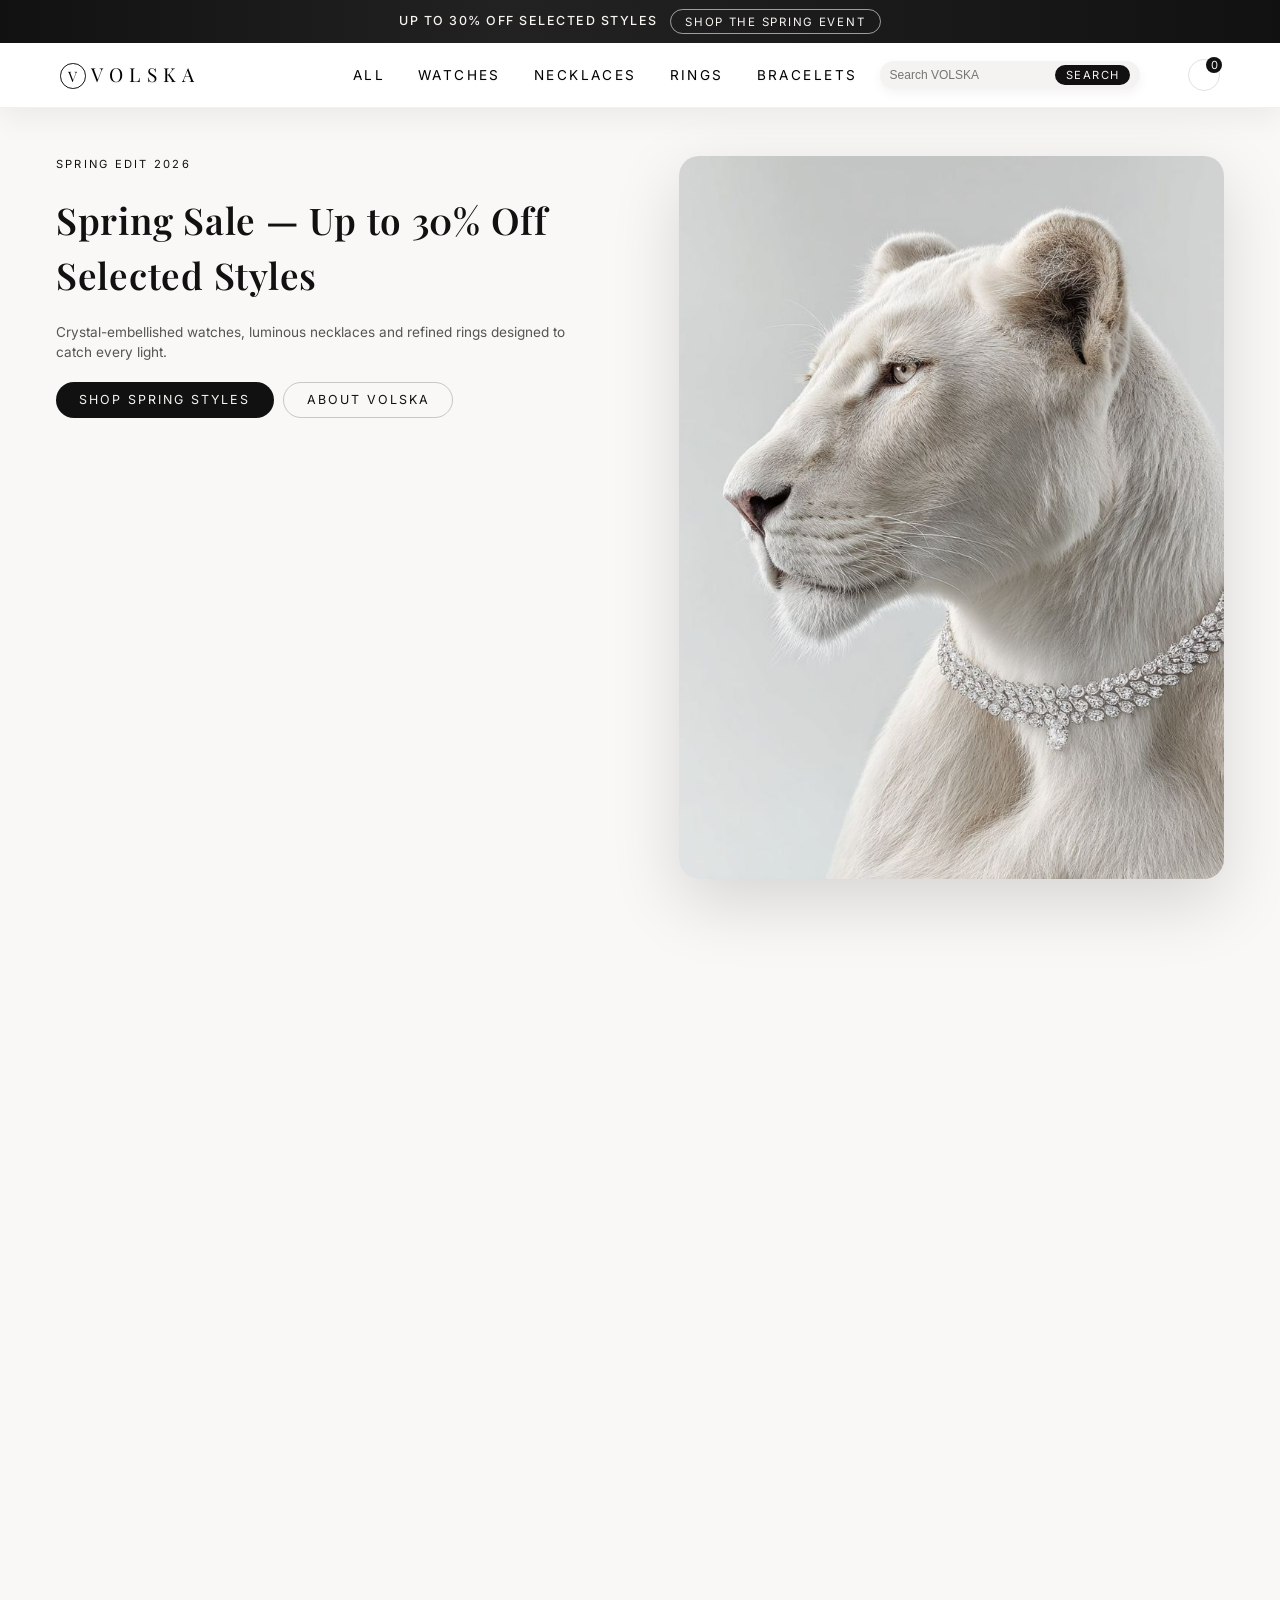
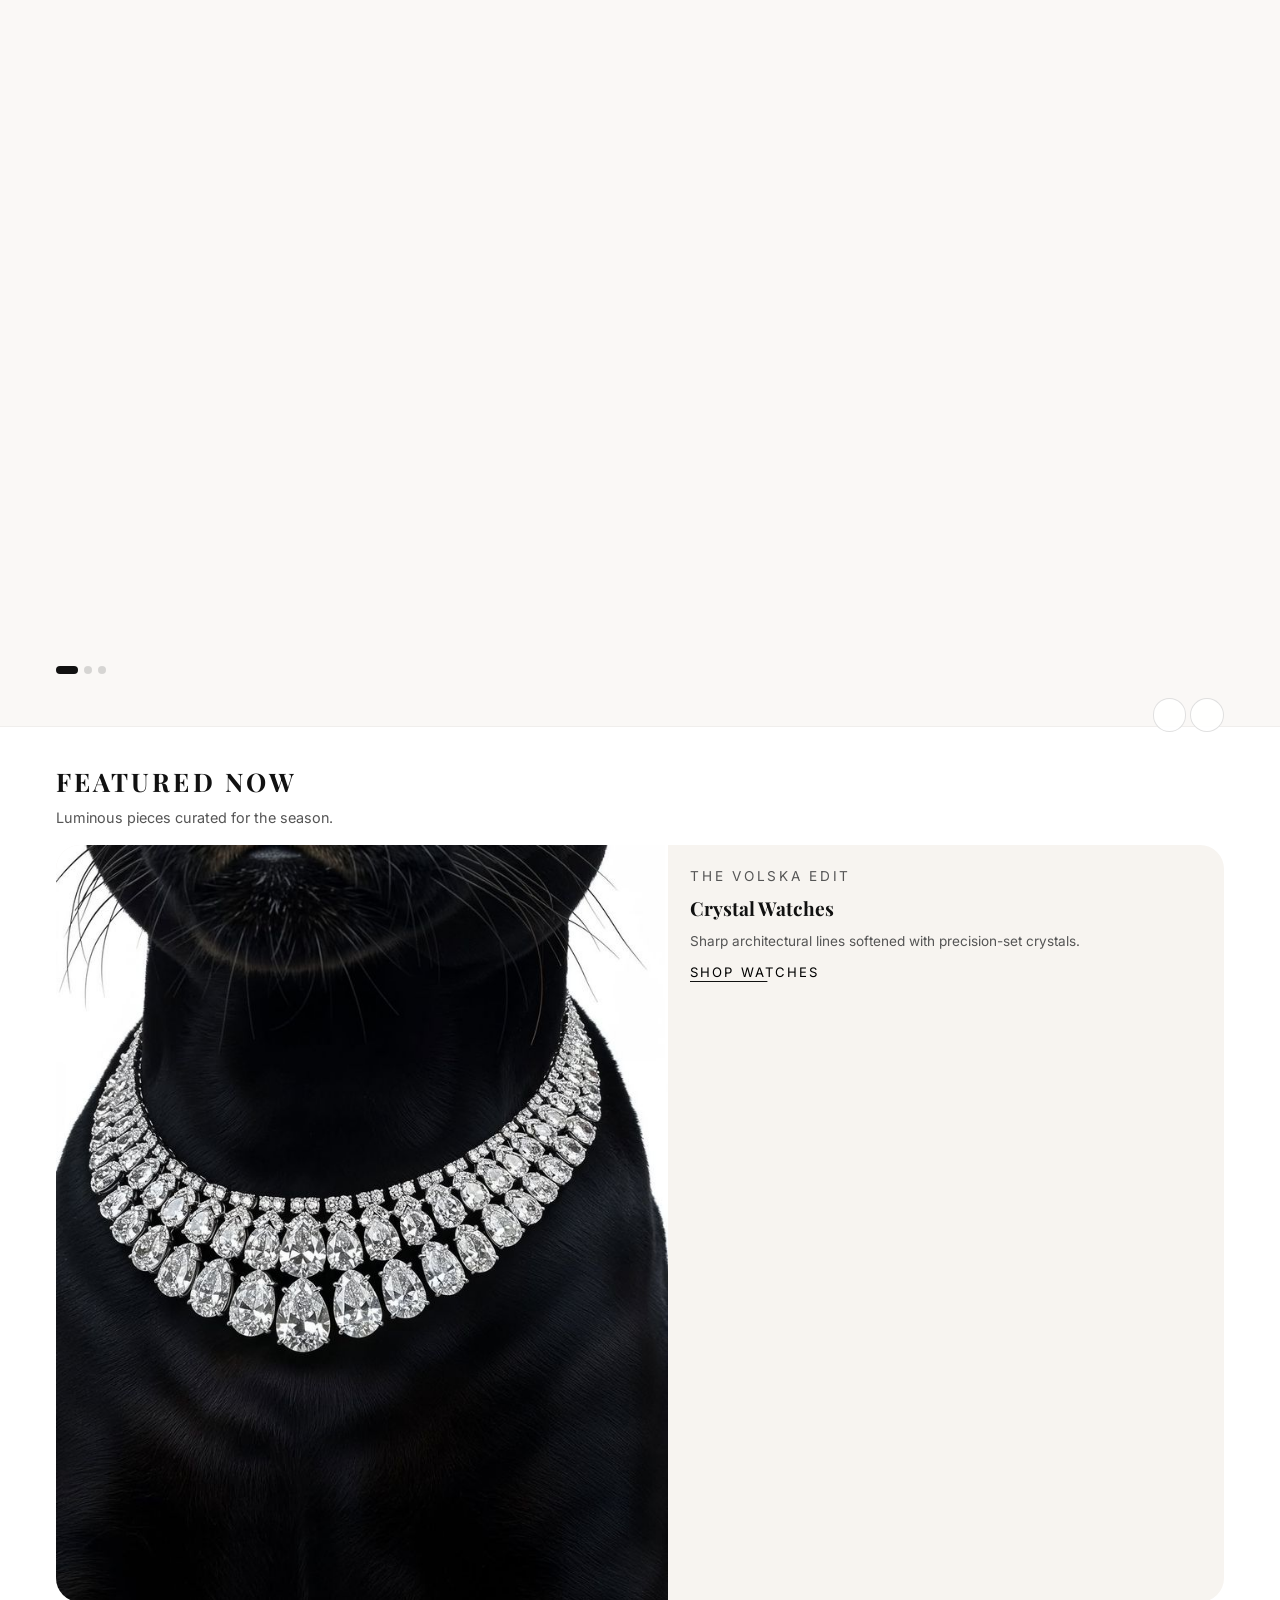
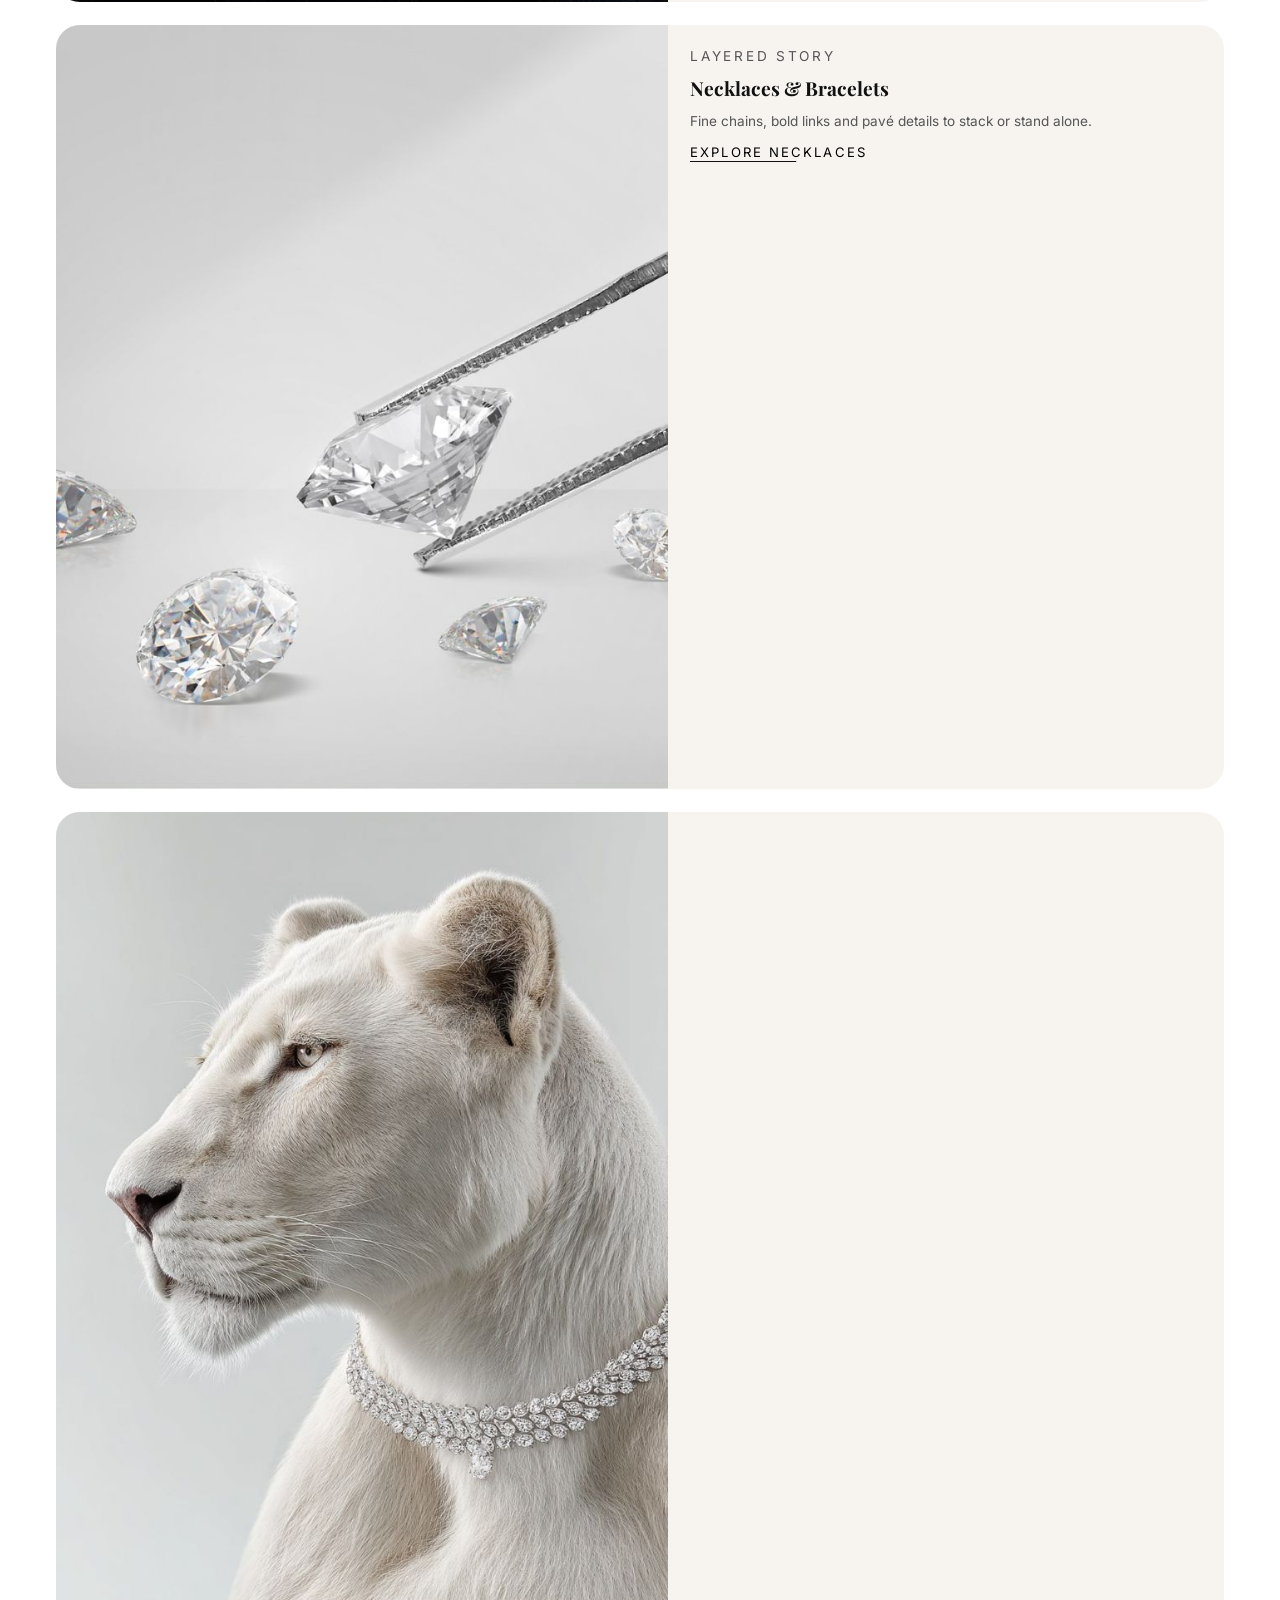
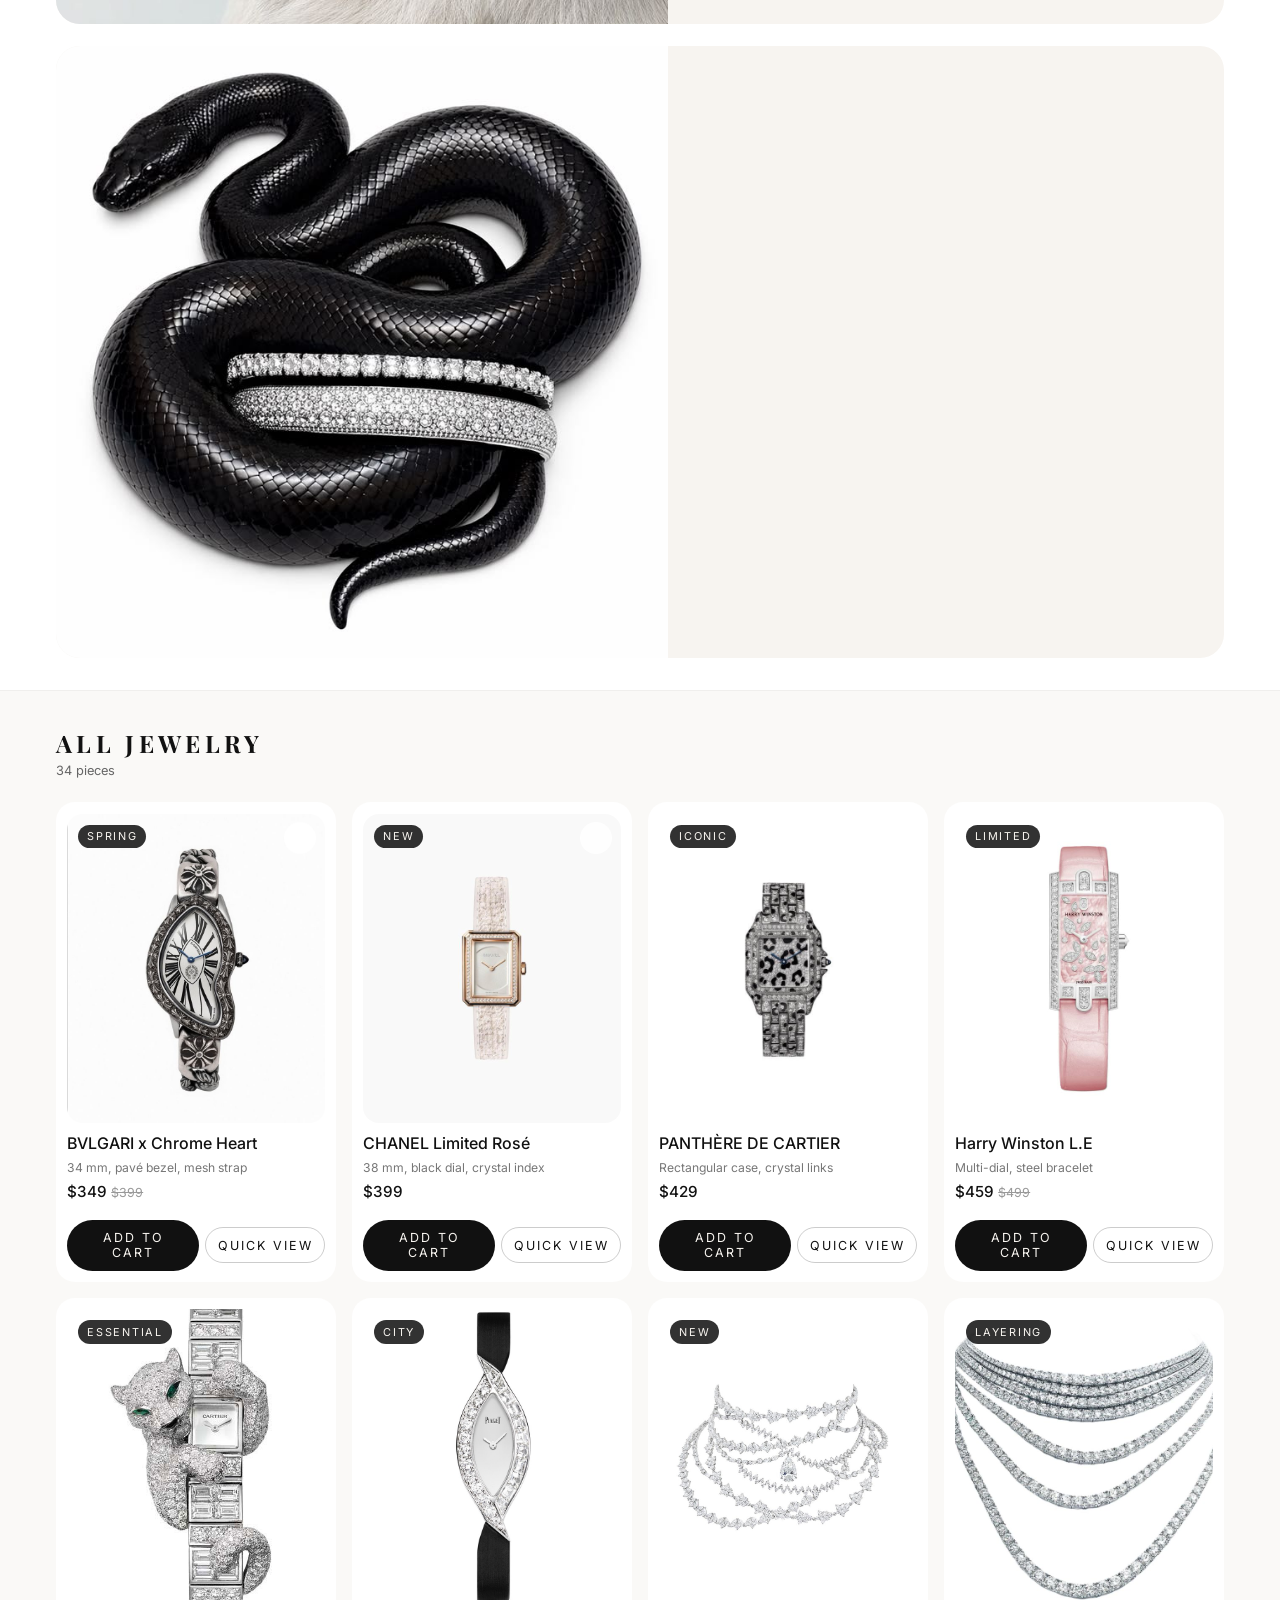
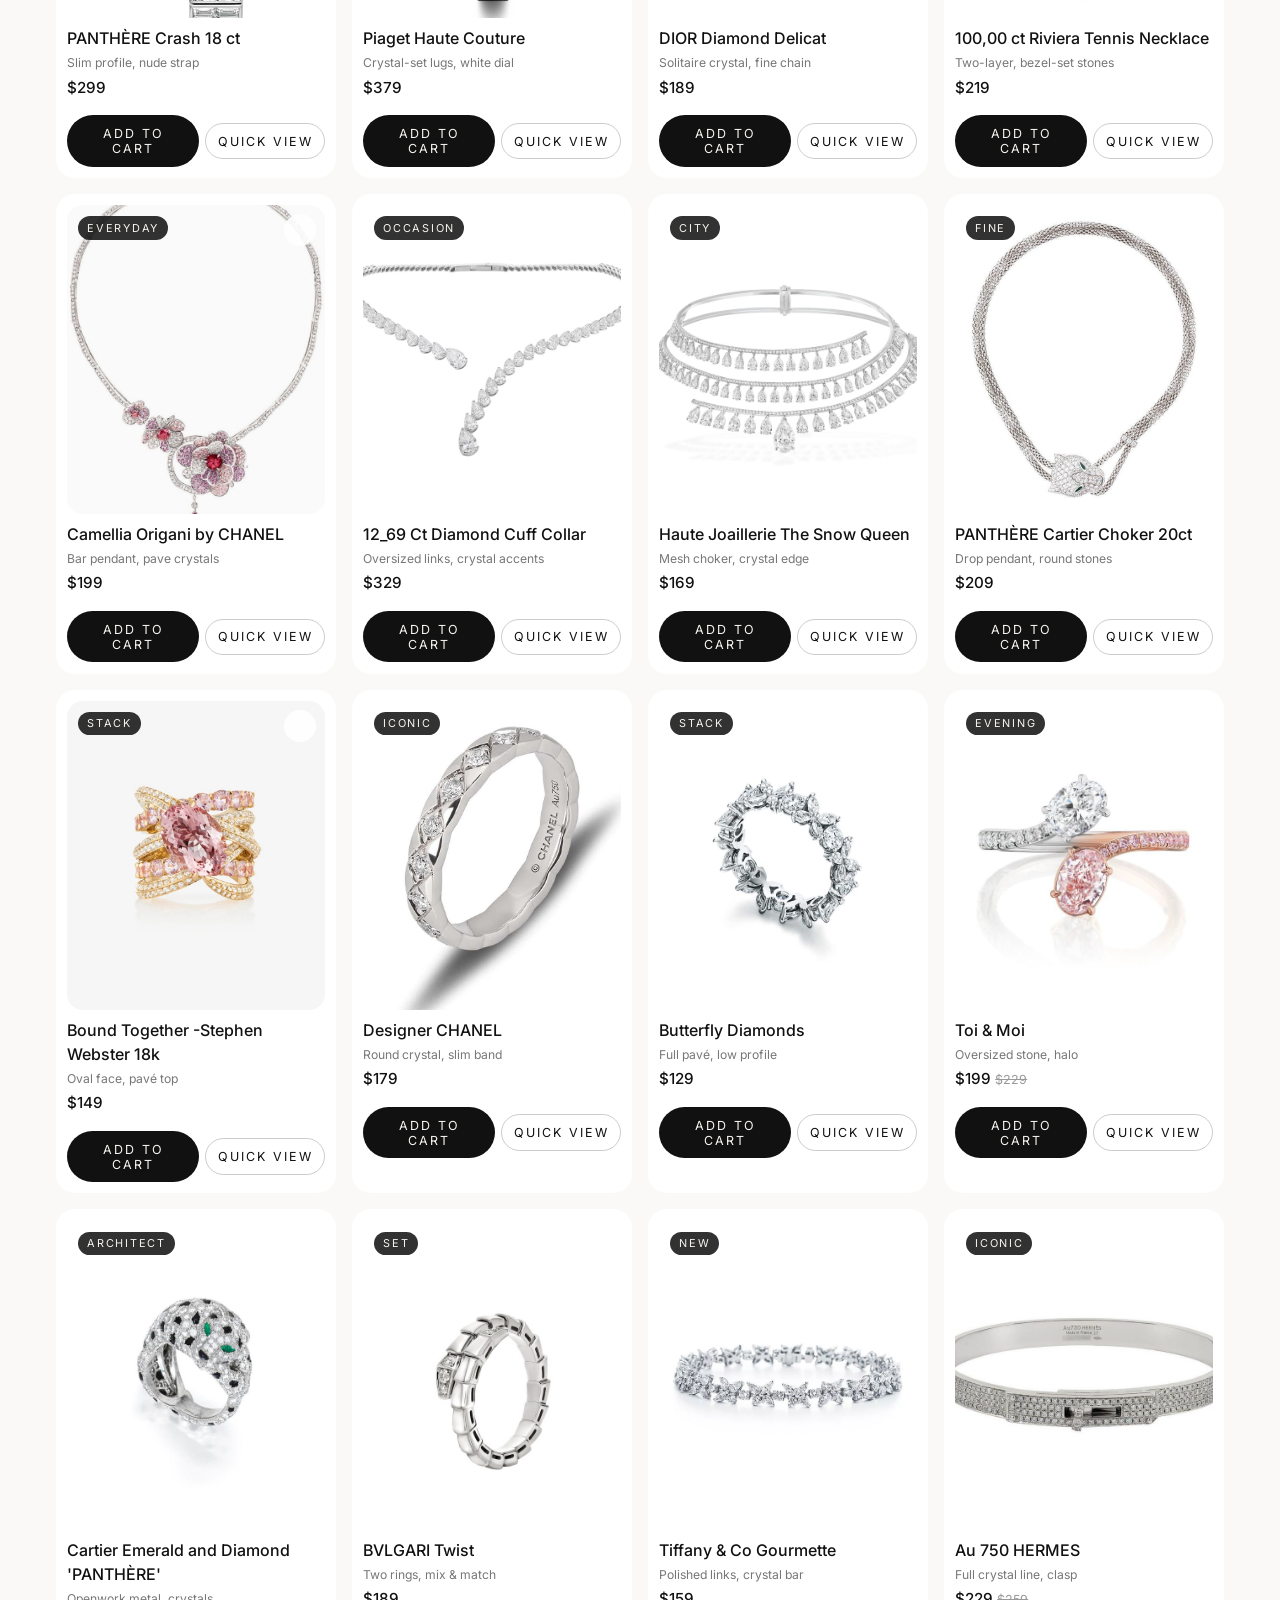
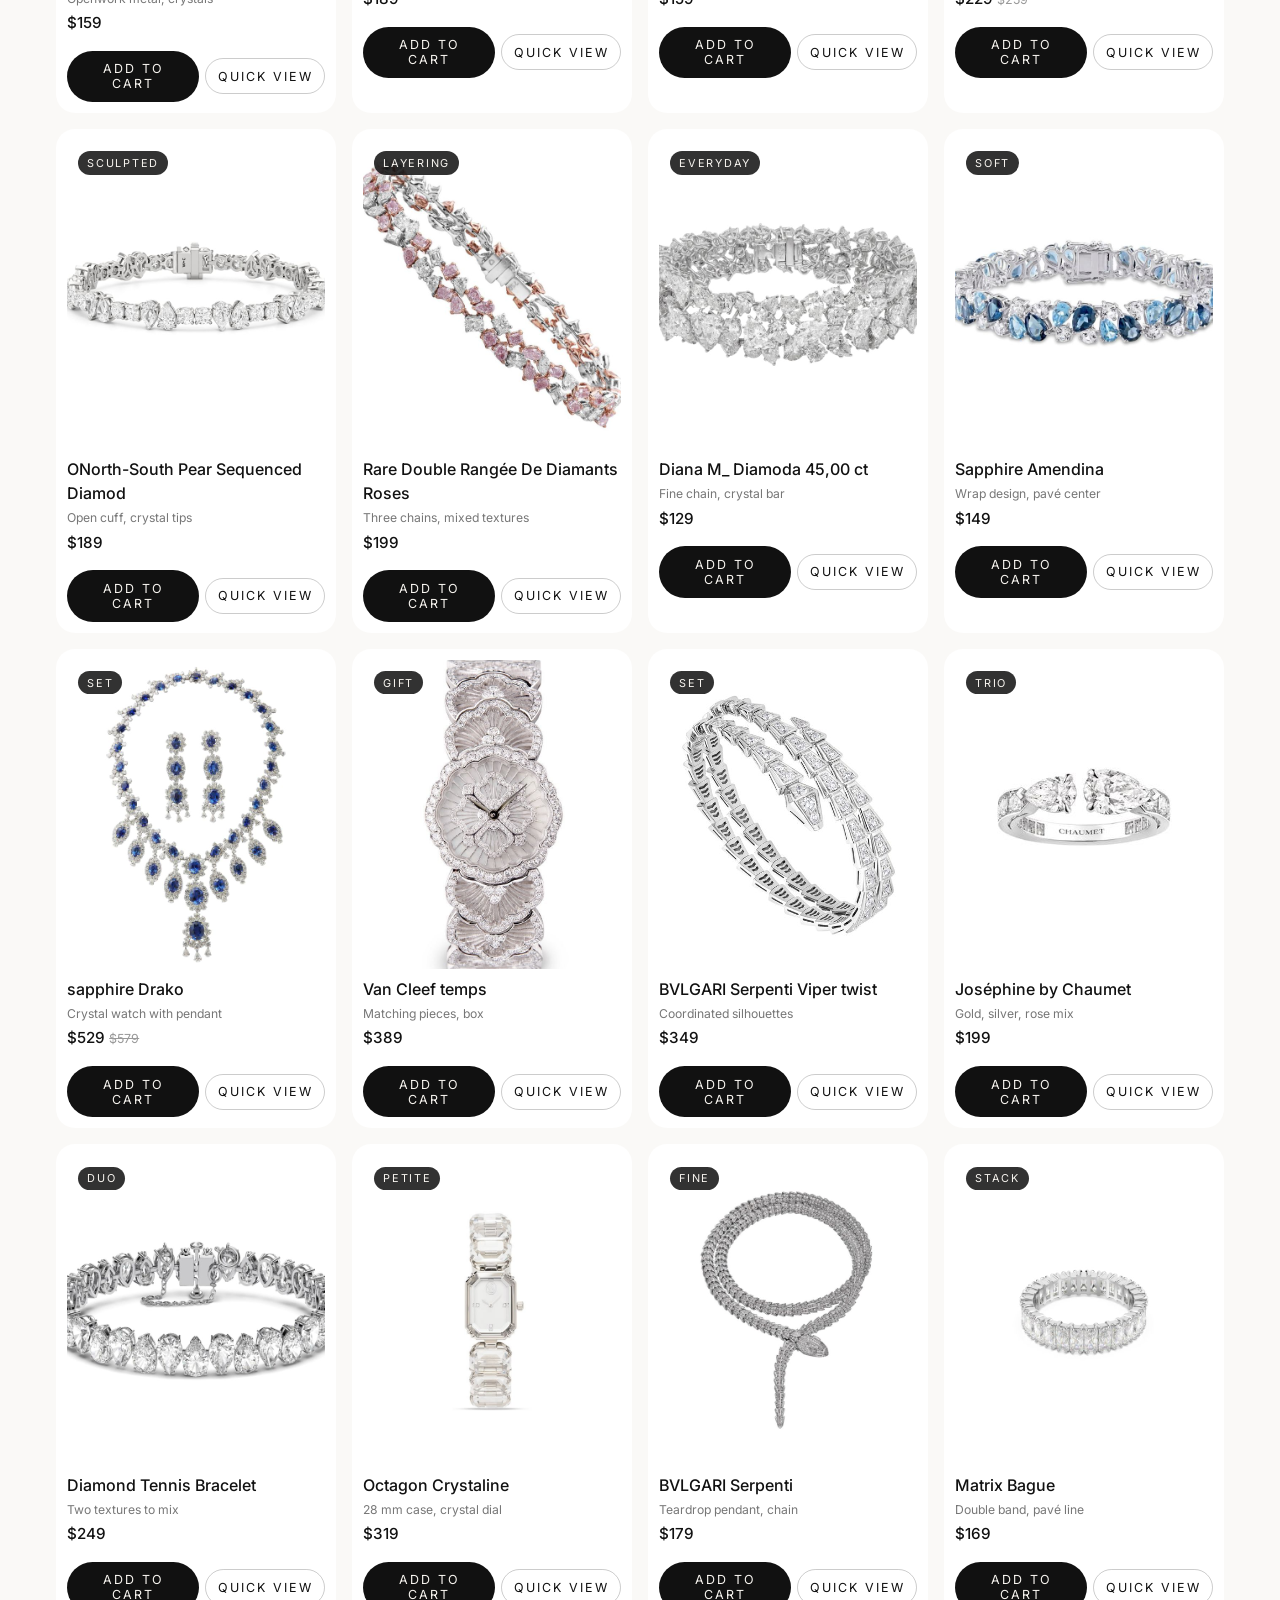
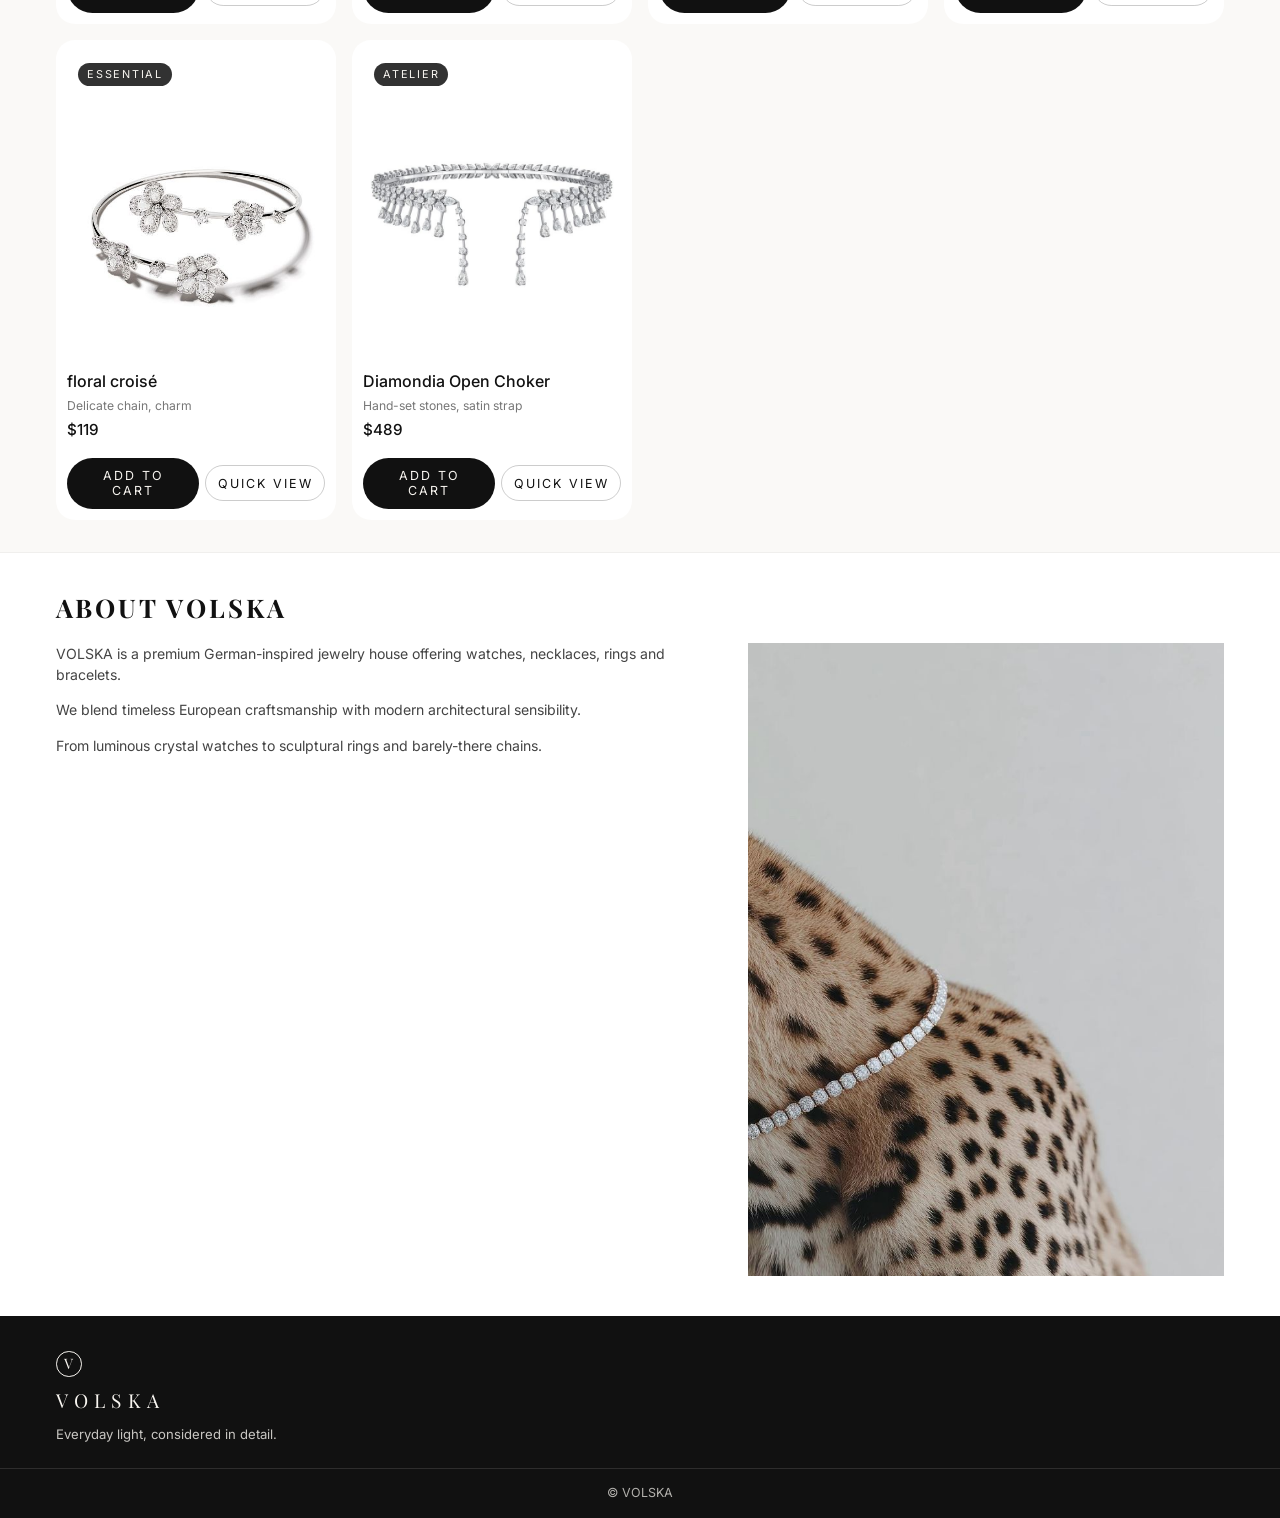
==== my final project/index.html @ 79160480 "Add files via upload" ====
<!doctype html>
<html lang="en">
  <head>
    <meta charset="UTF-8" />
    <meta name="viewport" content="width=device-width, initial-scale=1.0" />
    <title>VOLSKA | Premium Jewelry & Watches</title>

    <link rel="stylesheet" href="css/styles.css" />

    <link rel="preconnect" href="https://fonts.googleapis.com" />
    <link rel="preconnect" href="https://fonts.gstatic.com" crossorigin />

    <link
      href="https://fonts.googleapis.com/css2?family=Playfair+Display:wght@500;600&family=Inter:wght@300;400;500;600&display=swap"
      rel="stylesheet"
    />
  </head>

  <body>
    <!-- Promo -->
    <div class="promo-banner">
      <span>Up to 30% OFF Selected Styles</span>
      <button class="promo-cta" data-scroll-to="#catalog">
        Shop the spring event
      </button>
    </div>

    <!-- Header -->
    <header class="site-header">
      <div class="header-inner">
        <button class="mobile-menu-toggle"><span></span><span></span></button>

        <button class="brand" id="brand-home">
          <span class="brand-mark">V</span>
          <span class="brand-word">VOLSKA</span>
        </button>

        <nav class="primary-nav">
          <button class="nav-link" data-filter-category="all">All</button>
          <button class="nav-link" data-filter-category="watches">
            Watches
          </button>
          <button class="nav-link" data-filter-category="necklaces">
            Necklaces
          </button>
          <button class="nav-link" data-filter-category="rings">Rings</button>
          <button class="nav-link" data-filter-category="bracelets">
            Bracelets
          </button>
        </nav>

        <div class="header-actions">
          <div class="search">
            <input
              id="search-input"
              type="search"
              placeholder="Search VOLSKA"
            />
            <button id="search-button">Search</button>
          </div>

          <button class="icon-button" id="wishlist-button">
            <span class="icon-heart"></span>
          </button>

          <button class="icon-button cart-button" id="cart-button">
            <span class="icon-bag"></span>
            <span class="cart-count" id="cart-count">0</span>
          </button>
        </div>
      </div>
    </header>

    <main>
      <!-- HERO -->
      <section class="hero">
        <div class="hero-carousel" id="hero-carousel">
          <!-- SLIDE 1 -->
          <article class="hero-slide is-active">
            <div class="hero-copy">
              <p class="eyebrow">Spring Edit 2026</p>

              <h1>Spring Sale — Up to 30% Off Selected Styles</h1>

              <p class="hero-subtitle">
                Crystal-embellished watches, luminous necklaces and refined
                rings designed to catch every light.
              </p>

              <div class="hero-actions">
                <button class="btn-primary" data-scroll-to="#catalog">
                  Shop Spring Styles
                </button>

                <button class="btn-ghost" data-scroll-to="#about">
                  About VOLSKA
                </button>
              </div>
            </div>

            <div class="hero-visual">
              <img src="images/télécharger (43).jpg" />
            </div>
          </article>

          <!-- SLIDE 2 -->
          <article class="hero-slide">
            <div class="hero-copy">
              <p class="eyebrow">Signature Crystals</p>

              <h1>Signature Light, Defined by VOLSKA</h1>

              <p class="hero-subtitle">
                Timeless silhouettes with a modern German edge, crafted for
                everyday brilliance.
              </p>

              <div class="hero-actions">
                <button class="btn-primary" data-filter-category="necklaces">
                  Shop Necklaces
                </button>

                <button class="btn-ghost" data-filter-category="rings">
                  Explore Rings
                </button>
              </div>
            </div>

            <div class="hero-visual">
              <img src="images/tail.jpg" />
            </div>
          </article>

          <!-- SLIDE 3 -->
          <article class="hero-slide">
            <div class="hero-copy">
              <p class="eyebrow">City Lights</p>

              <h1>VOLSKA Watches for After Dark</h1>

              <p class="hero-subtitle">
                Minimal dials, crystal bezels and interchangeable straps for
                every moment.
              </p>

              <div class="hero-actions">
                <button class="btn-primary" data-filter-category="watches">
                  Shop Watches
                </button>

                <button class="btn-ghost" data-scroll-to="#catalog">
                  View All Jewelry
                </button>
              </div>
            </div>

            <div class="hero-visual">
              <img src="images/télécharger (41).jpg" />
            </div>
          </article>

          <div class="hero-controls">
            <button class="hero-prev"></button>
            <button class="hero-next"></button>
          </div>

          <div class="hero-dots" id="hero-dots"></div>
        </div>
      </section>

      <!-- FEATURED -->
      <section class="featured-section" id="featured">
        <header class="section-header">
          <h2>Featured Now</h2>
          <p>Luminous pieces curated for the season.</p>
        </header>

        <div class="featured-grid">
          <article class="featured-card">
            <div class="featured-media">
              <img src="images/cat neck.jpg" />
            </div>

            <div class="featured-copy">
              <p class="eyebrow">The VOLSKA Edit</p>

              <h3>Crystal Watches</h3>

              <p>
                Sharp architectural lines softened with precision-set crystals.
              </p>

              <button class="text-link" data-filter-category="watches">
                Shop watches
              </button>
            </div>
          </article>

          <article class="featured-card">
            <div class="featured-media">
              <img src="images/pick diamond.jpg" />
            </div>

            <div class="featured-copy">
              <p class="eyebrow">Layered Story</p>

              <h3>Necklaces & Bracelets</h3>

              <p>
                Fine chains, bold links and pavé details to stack or stand
                alone.
              </p>

              <button class="text-link" data-filter-category="necklaces">
                Explore necklaces
              </button>
            </div>
          </article>

          <article class="featured-card">
            <div class="featured-media">
              <img src="images/télécharger (43).jpg" />
            </div>
          </article>

          <article class="featured-card">
            <div class="featured-media">
              <img src="images/télécharger (45).jpg" />
            </div>
          </article>
        </div>
      </section>

      <!-- CATALOG -->
      <section class="catalog" id="catalog">
        <header class="catalog-header">
          <div class="catalog-title-group">
            <h2>All Jewelry</h2>
            <p class="catalog-count" id="catalog-count">35 pieces</p>
          </div>
        </header>

        <div class="products-grid" id="products-grid"></div>

        <div class="products-swipe" id="products-swipe">
          <button class="swipe-nav prev" id="swipe-prev"></button>

          <div class="swipe-track">
            <div class="swipe-item-container" id="swipe-item-container"></div>
          </div>

          <button class="swipe-nav next" id="swipe-next"></button>

          <div class="swipe-indicator" id="swipe-indicator"></div>
        </div>
      </section>

      <!-- ABOUT -->
      <section class="about" id="about">
        <header class="section-header">
          <h2>About VOLSKA</h2>
        </header>

        <div class="about-layout">
          <div class="about-copy">
            <p>
              VOLSKA is a premium German-inspired jewelry house offering
              watches, necklaces, rings and bracelets.
            </p>

            <p>
              We blend timeless European craftsmanship with modern architectural
              sensibility.
            </p>

            <p>
              From luminous crystal watches to sculptural rings and barely-there
              chains.
            </p>
          </div>

          <div class="about-media">
            <img src="images/télécharger (44).jpg" />
          </div>
        </div>
      </section>
    </main>

    <footer class="site-footer">
      <div class="footer-top">
        <div class="footer-brand">
          <span class="brand-mark">V</span>
          <span class="brand-word">VOLSKA</span>
          <p>Everyday light, considered in detail.</p>
        </div>
      </div>

      <div class="footer-bottom">
        <span>© VOLSKA</span>
      </div>
    </footer>

    <script src="js/script.js"></script>
  </body>
</html>
---- my final project/css/styles.css ----
*,
*::before,
*::after {
  box-sizing: border-box;
  margin: 0;
  padding: 0;
}

html {
  scroll-behavior: smooth;
}

body {
  font-family:
    "Inter",
    system-ui,
    -apple-system,
    BlinkMacSystemFont,
    "Segoe UI",
    sans-serif;
  color: #111;
  background-color: #ffffff;
  line-height: 1.5;
}

img {
  max-width: 100%;
  display: block;
}

button {
  font-family: inherit;
}

a {
  color: inherit;
  text-decoration: none;
}

/* Top promo banner */
.promo-banner {
  position: sticky;
  top: 0;
  z-index: 50;
  display: flex;
  align-items: center;
  justify-content: center;
  padding: 0.55rem 1rem;
  background: linear-gradient(90deg, #111 0%, #222 40%, #111 100%);
  color: #f8f5f0;
  gap: 0.75rem;
  font-size: 0.78rem;
  letter-spacing: 0.12em;
  text-transform: uppercase;
}

.promo-banner span {
  font-weight: 500;
}

.promo-cta {
  border: 1px solid rgba(248, 245, 240, 0.6);
  background: transparent;
  color: #f8f5f0;
  padding: 0.3rem 0.9rem;
  border-radius: 999px;
  font-size: 0.72rem;
  letter-spacing: 0.15em;
  text-transform: uppercase;
  cursor: pointer;
  transition:
    background 0.18s ease-out,
    color 0.18s ease-out,
    transform 0.15s ease-out;
}

.promo-cta:hover {
  background: #f8f5f0;
  color: #111;
  transform: translateY(-1px);
}

.promo-cta:active {
  transform: translateY(0);
}

/* Header */
.site-header {
  position: sticky;
  top: 2.1rem;
  z-index: 40;
  background: rgba(255, 255, 255, 0.9);
  backdrop-filter: blur(16px);
  border-bottom: 1px solid rgba(0, 0, 0, 0.06);
  box-shadow: 0 10px 30px rgba(0, 0, 0, 0.06);
}

.header-inner {
  max-width: 1200px;
  margin: 0 auto;
  padding: 1rem 1.25rem;
  display: flex;
  align-items: center;
  gap: 0.75rem;
}

.brand {
  display: flex;
  align-items: baseline;
  gap: 0.35rem;
  margin-right: auto;
  border: none;
  background: transparent;
  padding: 0;
  cursor: pointer;
}

.brand-mark {
  width: 1.6rem;
  height: 1.6rem;
  border-radius: 50%;
  border: 1px solid #111;
  display: inline-flex;
  align-items: center;
  justify-content: center;
  font-family: "Playfair Display", serif;
  font-size: 0.9rem;
  letter-spacing: 0.08em;
}

.brand-word {
  font-family: "Playfair Display", serif;
  font-size: 1.2rem;
  letter-spacing: 0.32em;
  text-transform: uppercase;
  text-shadow: 0 1px 2px rgba(0, 0, 0, 0.08);
}

.mobile-menu-toggle {
  border: none;
  background: transparent;
  padding: 0.25rem;
  display: inline-flex;
  flex-direction: column;
  gap: 0.22rem;
  cursor: pointer;
}

.mobile-menu-toggle span {
  width: 1.3rem;
  height: 1px;
  background: #111;
}

.primary-nav {
  display: none;
  gap: 0.75rem;
}

.nav-link {
  border: none;
  background: transparent;
  font-size: 0.85rem;
  text-transform: uppercase;
  letter-spacing: 0.18em;
  padding: 0.35rem 0.65rem;
  border-radius: 999px;
  cursor: pointer;
  transition:
    background 0.15s ease-out,
    color 0.15s ease-out;
  text-shadow: 0 1px 2px rgba(0, 0, 0, 0.06);
}

.nav-link:hover {
  background: #111;
  color: #f8f5f0;
}

.header-actions {
  display: flex;
  align-items: center;
  gap: 0.5rem;
}

.search {
  display: flex;
  align-items: center;
  gap: 0.35rem;
  padding: 0.25rem 0.6rem;
  border-radius: 999px;
  background: #f5f3f1;
  box-shadow: 0 4px 12px rgba(0, 0, 0, 0.05);
}

.search input {
  border: none;
  background: transparent;
  font-size: 0.75rem;
  width: 7rem;
}

.search input:focus {
  outline: none;
}

.search button {
  border: none;
  background: #111;
  color: #f8f5f0;
  font-size: 0.7rem;
  padding: 0.2rem 0.65rem;
  border-radius: 999px;
  text-transform: uppercase;
  letter-spacing: 0.14em;
  cursor: pointer;
}

.icon-button {
  border: none;
  background: transparent;
  display: inline-flex;
  align-items: center;
  justify-content: center;
  width: 2rem;
  height: 2rem;
  border-radius: 999px;
  cursor: pointer;
  position: relative;
  transition:
    background 0.15s ease-out,
    transform 0.1s ease-out;
}

.icon-button:hover {
  background: #f5f3f1;
}

.icon-button:active {
  transform: scale(0.97);
}

.icon-heart,
.icon-bag {
  width: 1rem;
  height: 1rem;
  border-radius: 0;
  border: none;
}

.cart-button {
  border: 1px solid rgba(0, 0, 0, 0.12);
}

.cart-count {
  position: absolute;
  top: -0.2rem;
  right: -0.2rem;
  min-width: 1rem;
  height: 1rem;
  border-radius: 999px;
  background: #111;
  color: #f8f5f0;
  font-size: 0.7rem;
  display: inline-flex;
  align-items: center;
  justify-content: center;
}

/* Hero */
.hero {
  border-bottom: 1px solid rgba(0, 0, 0, 0.04);
  background: #faf8f6;
}

.hero-carousel {
  max-width: 1200px;
  margin: 0 auto;
  padding: 2.5rem 1rem 2.75rem;
  position: relative;
}

.hero-slide {
  display: grid;
  grid-template-columns: minmax(0, 1.3fr);
  gap: 1.5rem;
  align-items: stretch;
  opacity: 0;
  transform: translateX(8px);
  pointer-events: none;
  transition:
    opacity 0.4s ease-out,
    transform 0.4s ease-out;
}

.hero-slide.is-active {
  opacity: 1;
  transform: translateX(0);
  pointer-events: auto;
}

.hero-copy {
  display: flex;
  flex-direction: column;
  gap: 1.2rem;
}

.eyebrow {
  font-size: 0.7rem;
  text-transform: uppercase;
  letter-spacing: 0.2em;
}

.hero h1 {
  font-family: "Playfair Display", serif;
  font-weight: 600;
  font-size: 2.1rem;
  letter-spacing: 0.02em;
}

.hero-subtitle {
  font-size: 0.85rem;
  color: #555;
  max-width: 32rem;
}

.hero-actions {
  display: flex;
  flex-wrap: wrap;
  gap: 0.6rem;
}

.btn-primary,
.btn-ghost {
  border-radius: 999px;
  padding: 0.6rem 1.4rem;
  font-size: 0.78rem;
  border: 1px solid transparent;
  text-transform: uppercase;
  letter-spacing: 0.16em;
  cursor: pointer;
  transition:
    background 0.18s ease-out,
    color 0.18s ease-out,
    border-color 0.18s ease-out,
    transform 0.1s ease-out;
}

.btn-primary {
  background: #111;
  color: #f8f5f0;
}

.btn-primary:hover {
  background: #000;
  transform: translateY(-1px);
}

.btn-primary:active,
.btn-ghost:active {
  transform: translateY(0);
}

.btn-ghost {
  background: transparent;
  color: #111;
  border-color: rgba(0, 0, 0, 0.2);
}

.btn-ghost:hover {
  background: #111;
  color: #f8f5f0;
}

.hero-visual {
  border-radius: 1.75rem;
  min-height: 10rem;
  background-size: cover;
  background-position: center;
  background-repeat: no-repeat;
  box-shadow: 0 24px 70px rgba(0, 0, 0, 0.14);
}

.hero-visual-1 {
  background-image:
    linear-gradient(135deg, rgba(0, 0, 0, 0.35), rgba(0, 0, 0, 0)),
    radial-gradient(circle at 10% 20%, #f4e9d7, transparent 56%),
    radial-gradient(circle at 80% 80%, #f3d6c2, transparent 52%);
}

.hero-visual-2 {
  background-image:
    linear-gradient(135deg, rgba(0, 0, 0, 0.3), rgba(0, 0, 0, 0)),
    radial-gradient(circle at 0% 100%, #f3f0ff, transparent 55%),
    radial-gradient(circle at 100% 0%, #f7e2ff, transparent 55%);
}

.hero-visual-3 {
  background-image:
    linear-gradient(135deg, rgba(0, 0, 0, 0.45), rgba(0, 0, 0, 0)),
    radial-gradient(circle at 50% 0%, #dde7ff, transparent 60%),
    radial-gradient(circle at 90% 100%, #f4e6d3, transparent 60%);
}

.hero-controls {
  position: absolute;
  inset: auto 1rem -0.4rem auto;
  display: flex;
  gap: 0.25rem;
}

.hero-prev,
.hero-next {
  border-radius: 999px;
  border: 1px solid rgba(0, 0, 0, 0.12);
  width: 2.1rem;
  height: 2.1rem;
  background: rgba(255, 255, 255, 0.9);
  cursor: pointer;
}

.hero-dots {
  display: flex;
  gap: 0.35rem;
  margin-top: 1.5rem;
}

.hero-dots button {
  width: 0.5rem;
  height: 0.5rem;
  border-radius: 999px;
  border: none;
  background: rgba(0, 0, 0, 0.14);
  cursor: pointer;
  transition:
    background 0.18s ease-out,
    width 0.18s ease-out;
}

.hero-dots button.is-active {
  width: 1.4rem;
  background: #111;
}

/* Featured */
.section-header {
  max-width: 1200px;
  margin: 0 auto;
  padding: 2.2rem 1rem 1rem;
}

.section-header h2 {
  font-family: "Playfair Display", serif;
  font-size: 1.6rem;
  letter-spacing: 0.12em;
  text-transform: uppercase;
}

.section-header p {
  font-size: 0.9rem;
  color: #555;
  margin-top: 0.45rem;
}

.featured-section {
  background: #ffffff;
}

.featured-grid {
  max-width: 1200px;
  margin: 0 auto;
  padding: 0 1rem 2rem;
  display: grid;
  grid-template-columns: minmax(0, 1fr);
  gap: 1.4rem;
}

.featured-card {
  border-radius: 1.5rem;
  overflow: hidden;
  background: #f7f4f0;
  display: grid;
  grid-template-columns: minmax(0, 1.2fr);
}

.featured-media {
  min-height: 10rem;
  background-size: cover;
  background-position: center;
}

.featured-media-1 {
  background-image:
    radial-gradient(circle at 10% 0%, #f4e7d4, transparent 60%),
    radial-gradient(circle at 90% 100%, #d1d8ff, transparent 60%);
}

.featured-media-2 {
  background-image:
    radial-gradient(circle at 0% 0%, #ffe9f4, transparent 60%),
    radial-gradient(circle at 100% 100%, #e7f0ff, transparent 60%);
}

.featured-copy {
  padding: 1.3rem 1.4rem 1.4rem;
  display: flex;
  flex-direction: column;
  gap: 0.5rem;
}

.featured-copy h3 {
  font-family: "Playfair Display", serif;
  font-size: 1.2rem;
}

.featured-copy p {
  font-size: 0.85rem;
  color: #555;
}

.text-link {
  border: none;
  background: transparent;
  align-self: flex-start;
  padding: 0;
  margin-top: 0.3rem;
  font-size: 0.82rem;
  letter-spacing: 0.16em;
  text-transform: uppercase;
  cursor: pointer;
  position: relative;
}

.text-link::after {
  content: "";
  position: absolute;
  left: 0;
  right: 0;
  bottom: -0.1rem;
  height: 1px;
  background: #111;
  transform-origin: left;
  transform: scaleX(0.6);
  transition: transform 0.2s ease-out;
}

.text-link:hover::after {
  transform: scaleX(1);
}

/* Catalog controls */
.catalog {
  background: #faf9f7;
  border-top: 1px solid rgba(0, 0, 0, 0.04);
  border-bottom: 1px solid rgba(0, 0, 0, 0.04);
}

.catalog-header {
  max-width: 1200px;
  margin: 0 auto;
  padding: 2.1rem 1rem 1.4rem;
  display: flex;
  flex-direction: column;
  gap: 1rem;
}

.catalog-title-group h2 {
  font-family: "Playfair Display", serif;
  font-size: 1.5rem;
  text-transform: uppercase;
  letter-spacing: 0.18em;
}

.catalog-count {
  font-size: 0.8rem;
  color: #666;
}

.catalog-controls {
  display: flex;
  flex-wrap: wrap;
  gap: 0.6rem;
  align-items: center;
  justify-content: space-between;
}

.filters {
  position: relative;
}

.filter-toggle {
  border-radius: 999px;
  border: 1px solid rgba(0, 0, 0, 0.16);
  background: #f5f3f1;
  padding: 0.4rem 1rem;
  font-size: 0.75rem;
  letter-spacing: 0.16em;
  text-transform: uppercase;
  cursor: pointer;
}

.filter-panel {
  position: absolute;
  margin-top: 0.35rem;
  left: 0;
  min-width: 220px;
  padding: 0.8rem 0.9rem;
  border-radius: 1rem;
  background: #ffffff;
  box-shadow: 0 18px 40px rgba(0, 0, 0, 0.12);
  display: none;
  flex-direction: column;
  gap: 0.6rem;
  z-index: 10;
}

.filter-panel.is-open {
  display: flex;
}

.filter-group {
  display: flex;
  flex-direction: column;
  gap: 0.28rem;
}

.filter-group label {
  font-size: 0.72rem;
  letter-spacing: 0.16em;
  text-transform: uppercase;
  color: #777;
}

.filter-group select {
  border-radius: 999px;
  border: 1px solid rgba(0, 0, 0, 0.12);
  padding: 0.35rem 0.55rem;
  font-size: 0.8rem;
  background: #faf9f7;
}

.range-group input[type="range"] {
  width: 100%;
}

.range-value {
  font-size: 0.75rem;
  color: #555;
}

.sort {
  display: flex;
  align-items: center;
  gap: 0.35rem;
}

.sort-label {
  font-size: 0.72rem;
  text-transform: uppercase;
  letter-spacing: 0.16em;
}

.sort select {
  border-radius: 999px;
  border: 1px solid rgba(0, 0, 0, 0.12);
  padding: 0.35rem 0.7rem;
  font-size: 0.8rem;
  background: #ffffff;
}

.view-toggle {
  display: inline-flex;
  border-radius: 999px;
  background: #f0eeec;
  padding: 0.15rem;
}

.view-toggle-btn {
  border-radius: 999px;
  border: none;
  padding: 0.35rem 0.95rem;
  font-size: 0.74rem;
  letter-spacing: 0.16em;
  text-transform: uppercase;
  cursor: pointer;
  background: transparent;
}

.view-toggle-btn.is-active {
  background: #ffffff;
}

/* Products grid */
.products-grid {
  max-width: 1200px;
  margin: 0 auto;
  padding: 0 1rem 2rem;
  display: grid;
  grid-template-columns: repeat(2, minmax(0, 1fr));
  gap: 1rem;
}

.product-card {
  background: #ffffff;
  border-radius: 1.2rem;
  padding: 0.7rem;
  display: flex;
  flex-direction: column;
  gap: 0.5rem;
  position: relative;
  overflow: hidden;
  cursor: pointer;
  transition:
    box-shadow 0.16s ease-out,
    transform 0.16s ease-out;
}

.product-card:hover {
  transform: translateY(-2px);
  box-shadow: 0 18px 35px rgba(0, 0, 0, 0.08);
}

.product-media {
  position: relative;
  border-radius: 1rem;
  padding-top: 120%;
  overflow: hidden;
  background:
    radial-gradient(circle at 0% 0%, #f4ede4, transparent 60%),
    radial-gradient(circle at 100% 100%, #e2e9f7, transparent 60%);
}
.product-media > img {
  position: absolute;
  inset: 0;
  width: 100%;
  height: 100%;
  object-fit: cover;
}

.product-tag {
  position: absolute;
  top: 0.7rem;
  left: 0.7rem;
  padding: 0.22rem 0.55rem;
  border-radius: 999px;
  font-size: 0.68rem;
  text-transform: uppercase;
  letter-spacing: 0.16em;
  background: rgba(17, 17, 17, 0.86);
  color: #f8f5f0;
}

.wishlist-button {
  position: absolute;
  top: 0.55rem;
  right: 0.55rem;
  border-radius: 999px;
  width: 2rem;
  height: 2rem;
  border: none;
  background: rgba(255, 255, 255, 0.9);
  cursor: pointer;
}

.wishlist-button.is-active {
  background: #111;
}

.product-info {
  display: flex;
  flex-direction: column;
  gap: 0.25rem;
}

.product-name {
  font-size: 1rem;
  font-weight: 500;
}

.product-meta {
  font-size: 0.76rem;
  color: #777;
}

.product-price-row {
  display: flex;
  align-items: baseline;
  gap: 0.25rem;
}

.product-price {
  font-size: 0.95rem;
  font-weight: 500;
}

.product-price-original {
  font-size: 0.78rem;
  color: #999;
  text-decoration: line-through;
}

.product-actions {
  display: flex;
  align-items: center;
  justify-content: space-between;
  gap: 0.4rem;
  margin-top: 0.5rem;
}

.product-actions .btn-primary {
  flex: 1;
  padding-inline: 0.7rem;
}

.product-actions .btn-ghost {
  padding-inline: 0.7rem;
}

/* Swipe view */
.products-swipe {
  max-width: 1200px;
  margin: 0 auto;
  padding: 0 0 2.3rem;
  display: none;
  align-items: center;
  gap: 0.4rem;
}

.products-swipe.is-active {
  display: flex;
}

.swipe-track {
  flex: 1;
  overflow: hidden;
}

.swipe-item-container {
  display: flex;
  transition: transform 0.3s ease-out;
}

.swipe-card {
  min-width: 100%;
  padding-inline: 1rem;
}

.swipe-nav {
  border-radius: 999px;
  border: 1px solid rgba(0, 0, 0, 0.16);
  background: #ffffff;
  width: 2.4rem;
  height: 2.4rem;
  cursor: pointer;
}

.swipe-indicator {
  position: absolute;
  left: 50%;
  transform: translateX(-50%);
  bottom: 1.1rem;
  display: flex;
  gap: 0.35rem;
}

.swipe-indicator span {
  width: 0.38rem;
  height: 0.38rem;
  border-radius: 999px;
  background: rgba(0, 0, 0, 0.18);
}

.swipe-indicator span.is-active {
  width: 0.9rem;
  background: #111;
}

/* About */
.about {
  background: #ffffff;
}

.about-layout {
  max-width: 1200px;
  margin: 0 auto;
  padding: 0 1rem 2.5rem;
  display: grid;
  grid-template-columns: minmax(0, 1.3fr);
  gap: 1.6rem;
}

.about-copy {
  font-size: 0.88rem;
  color: #444;
  display: flex;
  flex-direction: column;
  gap: 0.9rem;
}

.about-media {
  border-radius: 1.5rem;
  min-height: 10rem;
  background-image:
    radial-gradient(circle at 0% 100%, #f3ece2, transparent 60%),
    radial-gradient(circle at 100% 0%, #dfe7f5, transparent 60%);
}

/* Footer */
.site-footer {
  background: #111;
  color: rgba(248, 245, 240, 0.9);
}

.footer-top {
  max-width: 1200px;
  margin: 0 auto;
  padding: 2.2rem 1rem 1.5rem;
  display: grid;
  grid-template-columns: minmax(0, 1.5fr);
  gap: 1.8rem;
}

.footer-brand {
  display: flex;
  flex-direction: column;
  gap: 0.6rem;
}

.footer-brand .brand-mark,
.footer-brand .brand-word {
  color: #f8f5f0;
  border-color: #f8f5f0;
}

.footer-brand p {
  font-size: 0.82rem;
  color: rgba(248, 245, 240, 0.8);
}

.footer-links {
  display: grid;
  grid-template-columns: repeat(2, minmax(0, 1fr));
  gap: 1.3rem;
}

.footer-column {
  display: flex;
  flex-direction: column;
  gap: 0.35rem;
}

.footer-column h4 {
  font-size: 0.82rem;
  letter-spacing: 0.18em;
  text-transform: uppercase;
}

.footer-column a {
  font-size: 0.8rem;
  color: rgba(248, 245, 240, 0.8);
}

.footer-bottom {
  border-top: 1px solid rgba(248, 245, 240, 0.12);
  padding: 0.9rem 1rem 1rem;
  font-size: 0.78rem;
  text-align: center;
  color: rgba(248, 245, 240, 0.7);
}

/* Cart drawer & modals */
.modal-backdrop {
  position: fixed;
  inset: 0;
  background: rgba(0, 0, 0, 0.4);
  display: none;
  align-items: center;
  justify-content: center;
  padding: 1rem;
  z-index: 60;
}

.modal-backdrop.is-open {
  display: flex;
}

.modal-dialog {
  max-width: 480px;
  width: 100%;
  border-radius: 1.4rem;
  background: #ffffff;
  box-shadow: 0 32px 80px rgba(0, 0, 0, 0.3);
  padding: 1rem;
  display: grid;
  grid-template-columns: minmax(0, 1fr);
  gap: 0.9rem;
  position: relative;
}

.checkout-dialog {
  max-width: 420px;
}

.modal-media {
  border-radius: 1.1rem;
  padding-top: 70%;
  background-image:
    radial-gradient(circle at 0% 0%, #f3ece2, transparent 60%),
    radial-gradient(circle at 100% 100%, #dee6f4, transparent 60%);
}

.modal-content {
  display: flex;
  flex-direction: column;
  gap: 0.4rem;
}

.modal-category {
  font-size: 0.8rem;
  color: #777;
}

.modal-price {
  font-weight: 500;
}

.modal-meta {
  font-size: 0.82rem;
  color: #555;
}

.modal-actions {
  display: flex;
  flex-wrap: wrap;
  gap: 0.4rem;
  margin-top: 0.4rem;
}

.modal-close {
  position: absolute;
  top: 0.7rem;
  right: 0.7rem;
  width: 2rem;
  height: 2rem;
  border-radius: 999px;
  border: none;
  background: #f3f1ef;
  cursor: pointer;
}

.cart-drawer {
  position: fixed;
  inset: 0 0 0 auto;
  width: min(360px, 100%);
  background: #ffffff;
  box-shadow: -24px 0 60px rgba(0, 0, 0, 0.3);
  transform: translateX(100%);
  transition: transform 0.28s ease-out;
  z-index: 65;
  display: flex;
  flex-direction: column;
}

.cart-drawer.is-open {
  transform: translateX(0);
}

.cart-header,
.cart-footer {
  padding: 1rem;
  border-bottom: 1px solid rgba(0, 0, 0, 0.06);
}

.cart-footer {
  border-top: 1px solid rgba(0, 0, 0, 0.06);
  border-bottom: none;
}

.cart-body {
  flex: 1;
  overflow-y: auto;
  padding: 0.5rem 1rem 1rem;
}

.cart-items {
  list-style: none;
  display: flex;
  flex-direction: column;
  gap: 0.6rem;
}

.cart-empty {
  font-size: 0.85rem;
  color: #666;
}

.cart-summary {
  display: flex;
  justify-content: space-between;
  margin-bottom: 0.6rem;
  font-size: 0.9rem;
}

.cart-close {
  border-radius: 999px;
  border: none;
  background: #f3f1ef;
  width: 2rem;
  height: 2rem;
  cursor: pointer;
}

/* Utilities */
.fade-in {
  opacity: 0;
  transform: translateY(10px);
  transition:
    opacity 0.26s ease-out,
    transform 0.26s ease-out;
}

.fade-in.is-visible {
  opacity: 1;
  transform: translateY(0);
}

/* Responsive */
@media (min-width: 640px) {
  .hero-slide {
    grid-template-columns: minmax(0, 1.1fr) minmax(0, 1fr);
  }

  .featured-card {
    grid-template-columns: minmax(0, 1.1fr) minmax(0, 1fr);
  }

  .products-grid {
    grid-template-columns: repeat(3, minmax(0, 1fr));
  }
}

@media (min-width: 768px) {
  .mobile-menu-toggle {
    display: none;
  }

  .primary-nav {
    display: flex;
  }

  .search input {
    width: 10rem;
  }

  .catalog-header {
    flex-direction: row;
    align-items: flex-end;
  }

  .about-layout {
    grid-template-columns: minmax(0, 1.4fr) minmax(0, 1fr);
  }

  .footer-top {
    grid-template-columns: minmax(0, 1.2fr) minmax(0, 1.6fr);
  }

  .footer-links {
    grid-template-columns: repeat(4, minmax(0, 1fr));
  }
}

@media (min-width: 1024px) {
  .hero-carousel {
    padding-block: 3rem 3.2rem;
  }

  .hero h1 {
    font-size: 2.3rem;
  }

  .products-grid {
    grid-template-columns: repeat(4, minmax(0, 1fr));
  }
}
.hero-visual-1 {
  background-image: url("../images/hero1.jpg");
}

.hero-visual-2 {
  background-image: url("../images/hero2.jpg");
}

.hero-visual-3 {
  background-image: url("../images/hero3.jpg");
}

.hero-visual {
  background-size: cover;
  background-position: center;
  border-radius: 20px;
  min-height: 400px;
}

.hero-visual-1 {
  background-image: url("../images/hero1.jpg");
}

.hero-visual-2 {
  background-image: url("../images/hero2.jpg");
}

.hero-visual-3 {
  background-image: url("../images/hero3.jpg");
}
.hero-visual img {
  width: 100%;
  height: auto;
  border-radius: 20px;
}
/* FIX: make the 4 hero images a 2x2 grid */
.hero-visuals {
  display: grid;
  grid-template-columns: 1fr 1fr;
  grid-template-rows: 1fr 1fr;
  gap: 1rem;
}

.hero-visual {
  min-height: 180px;
}
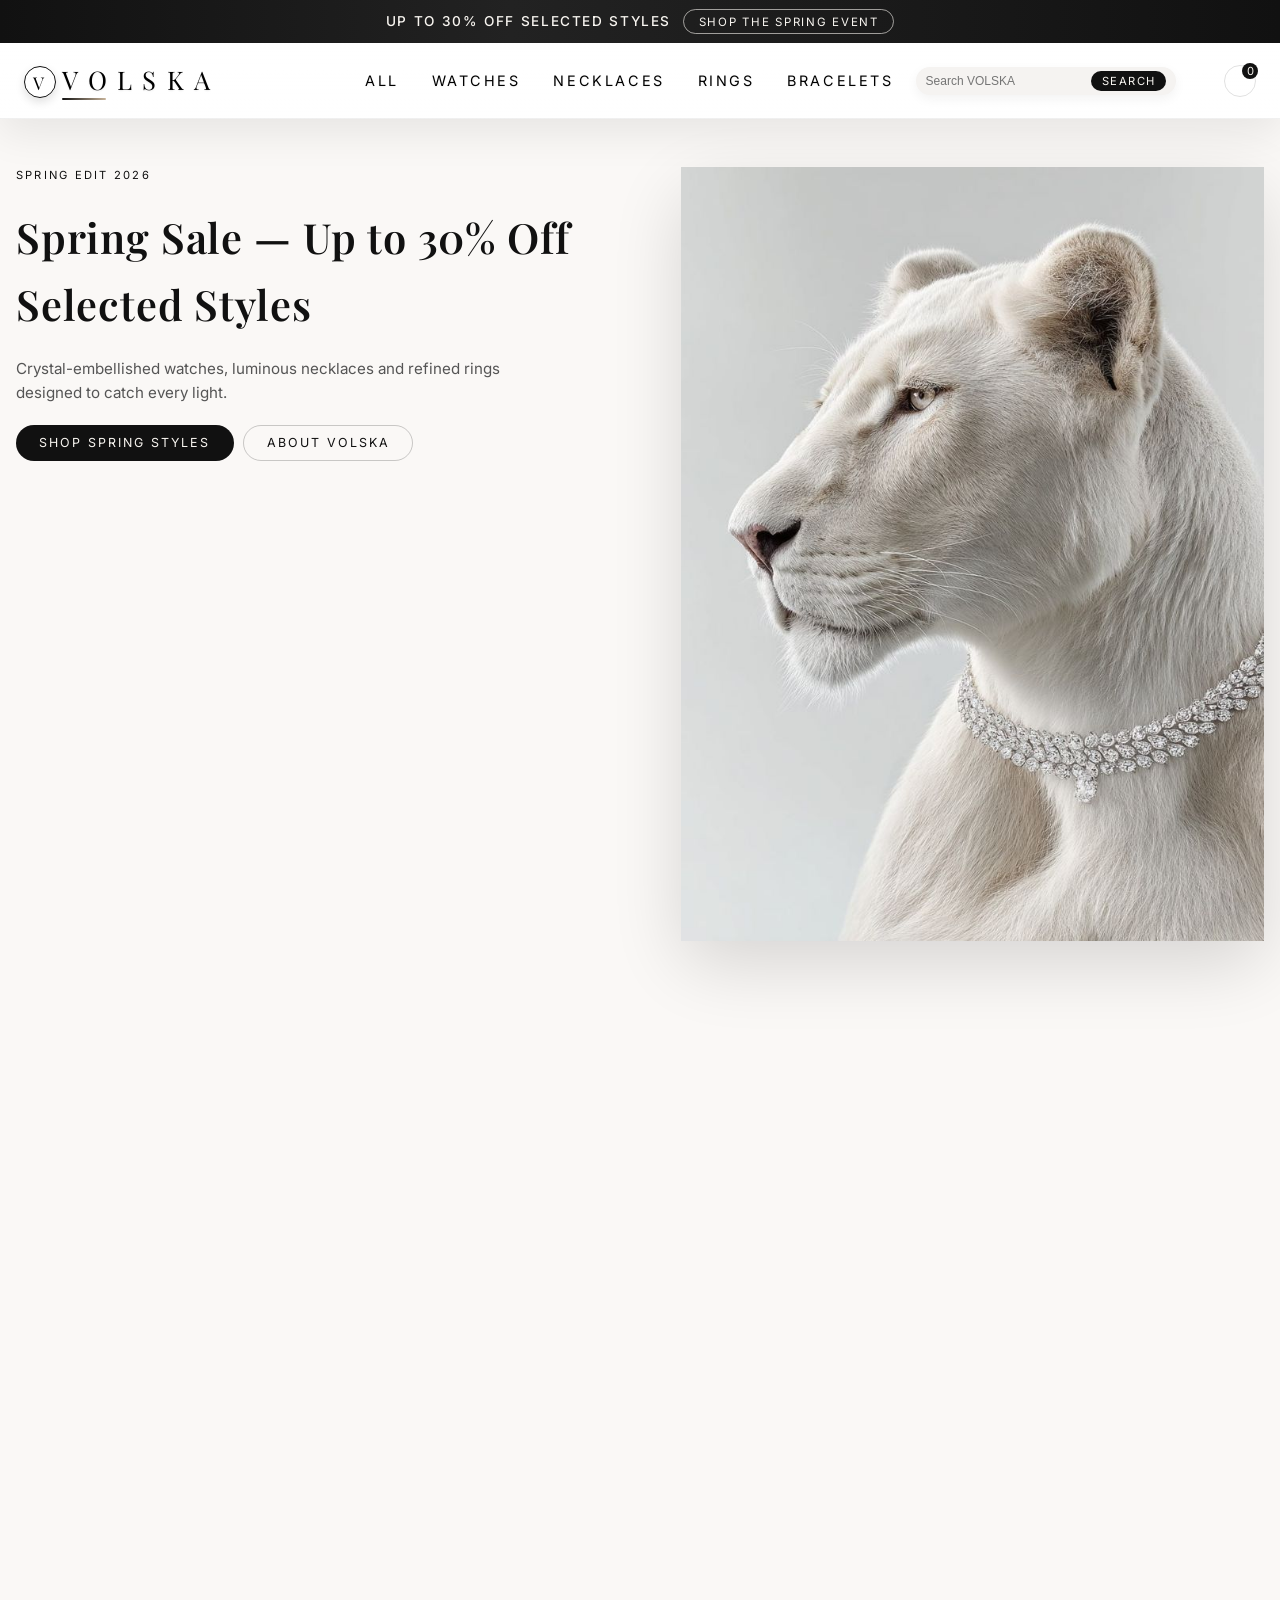
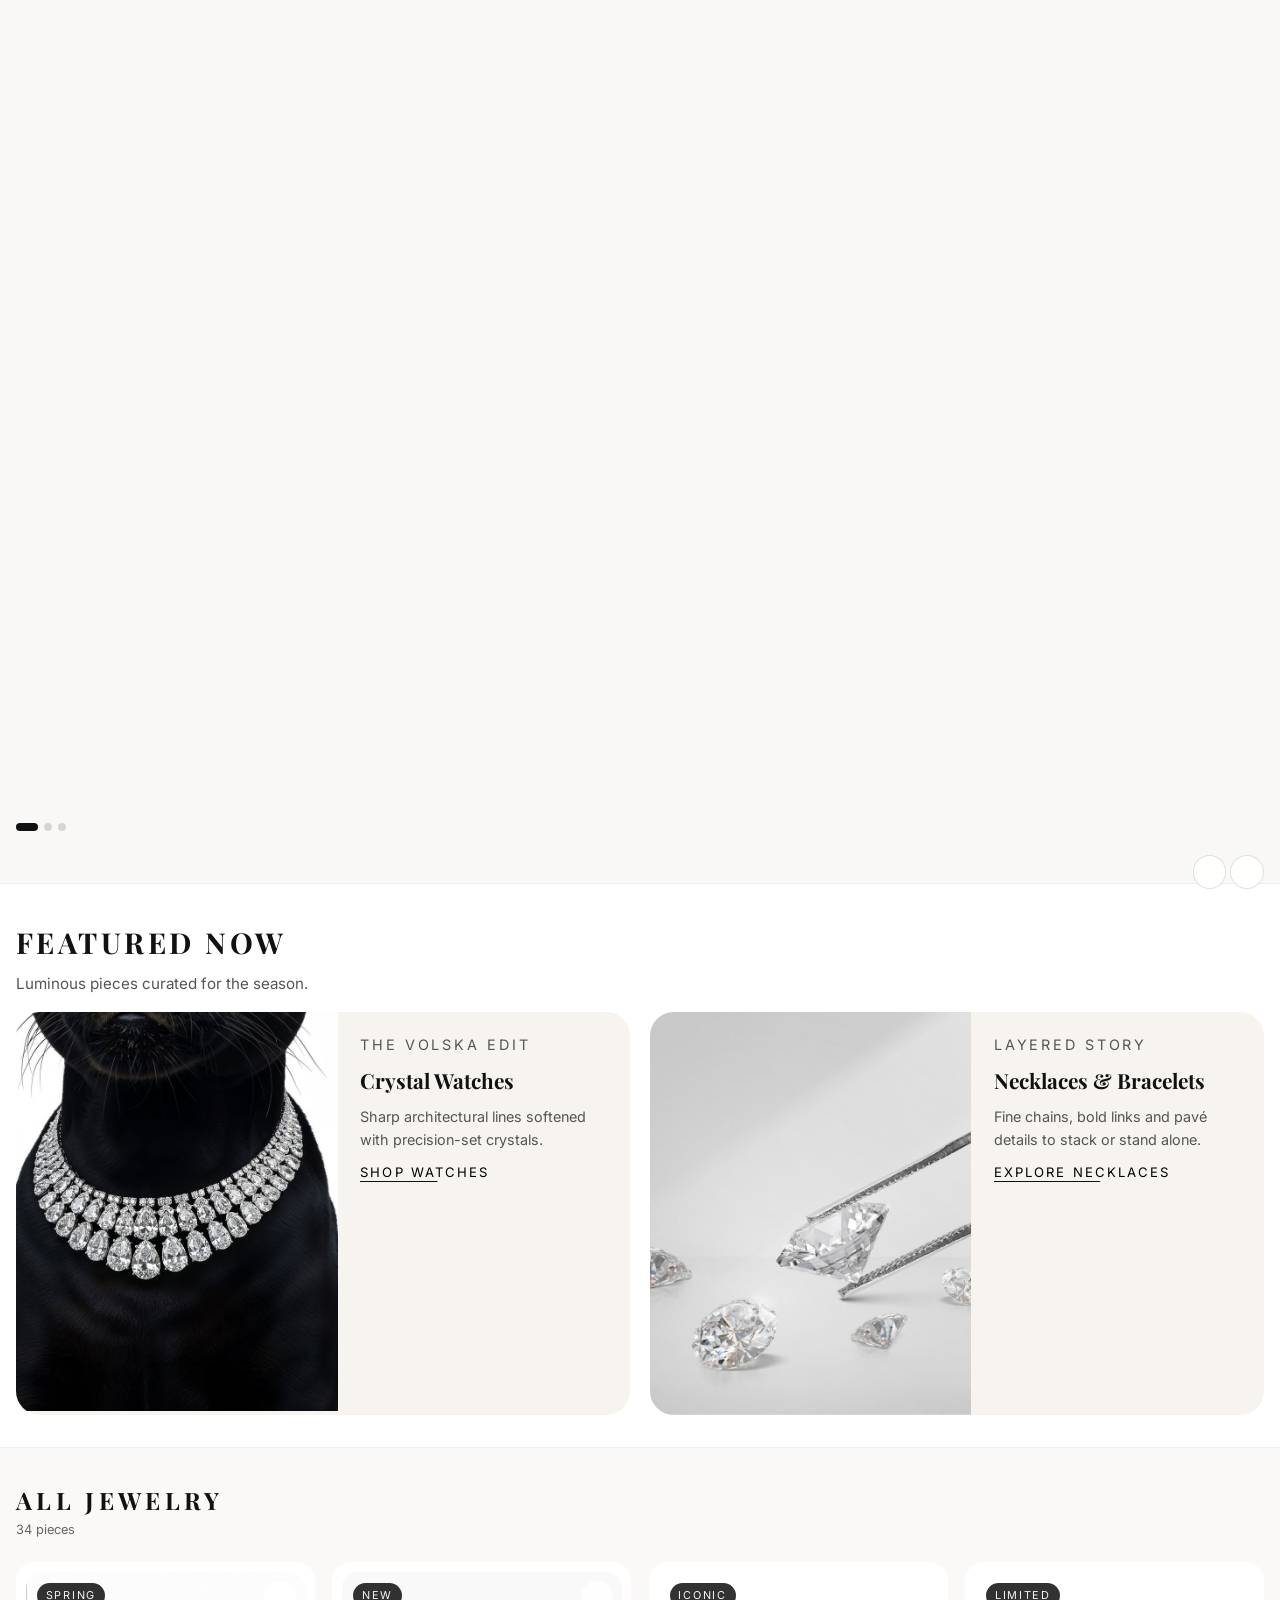
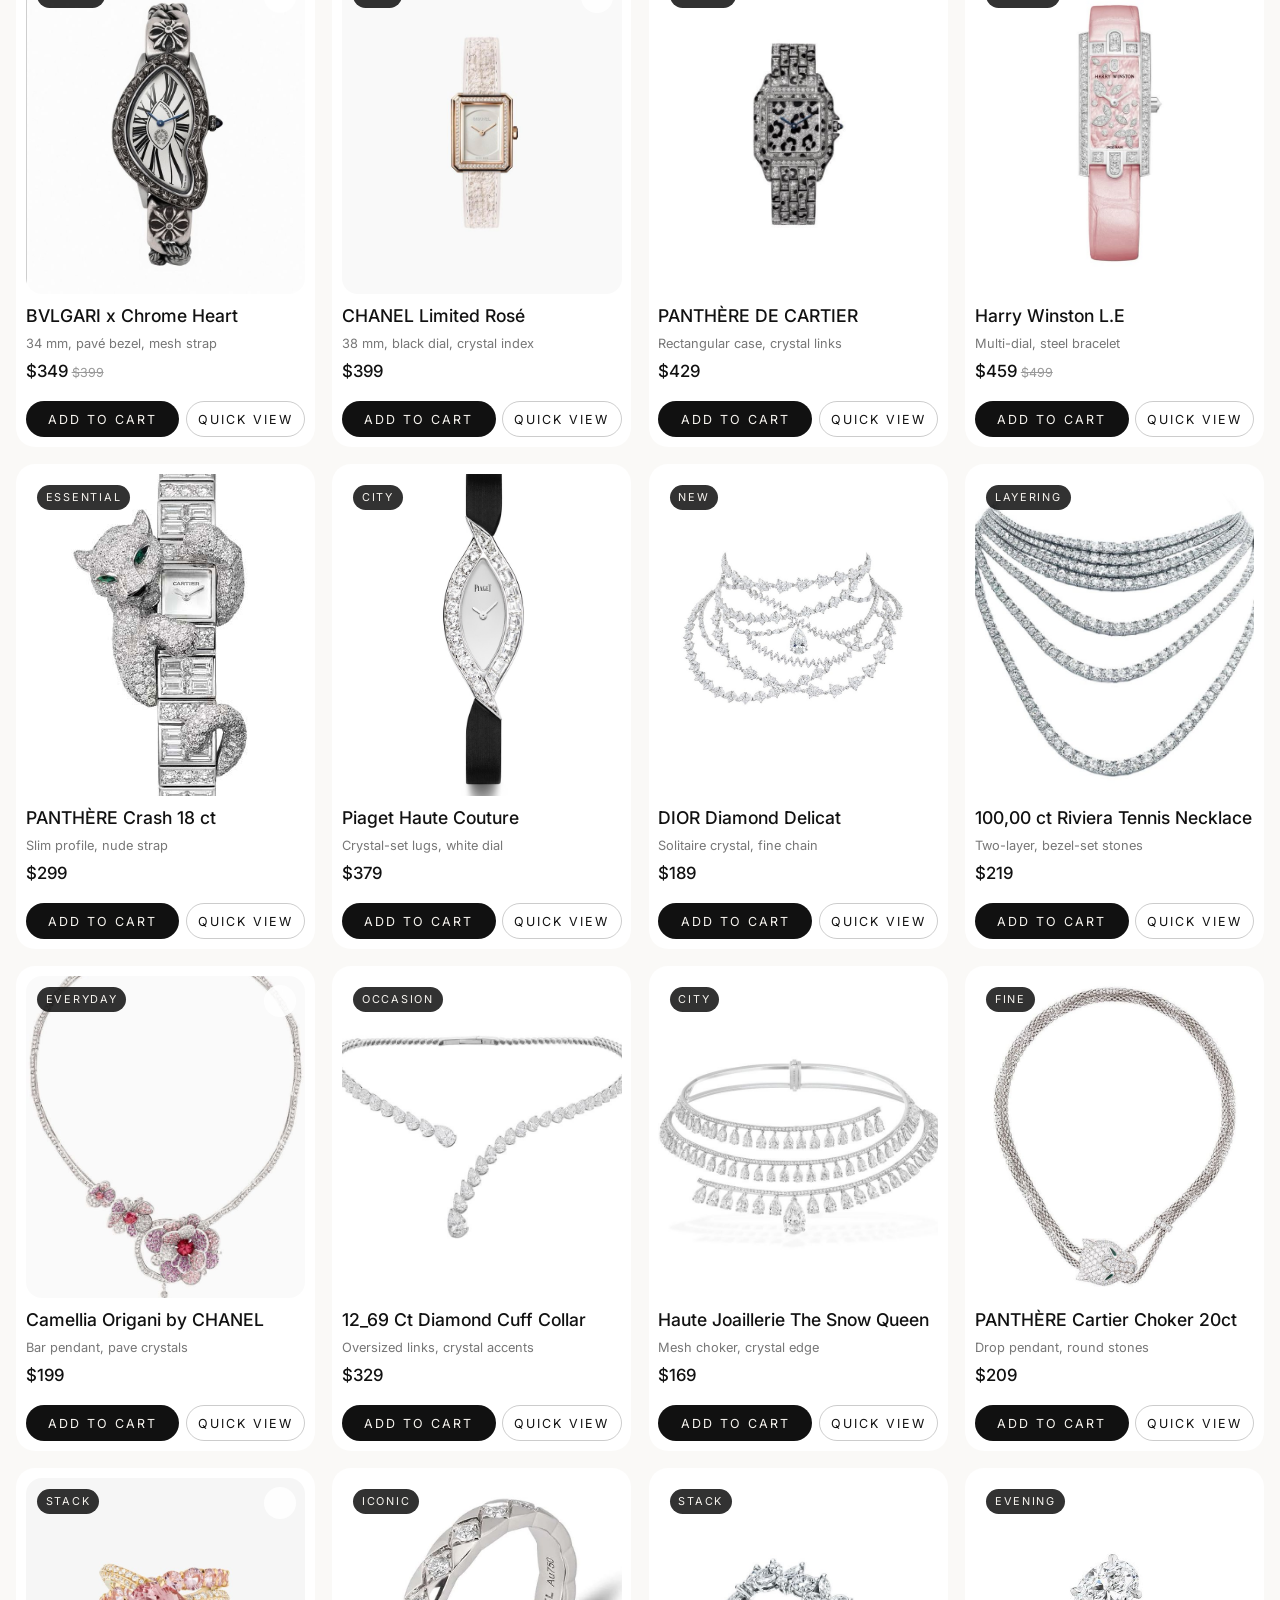
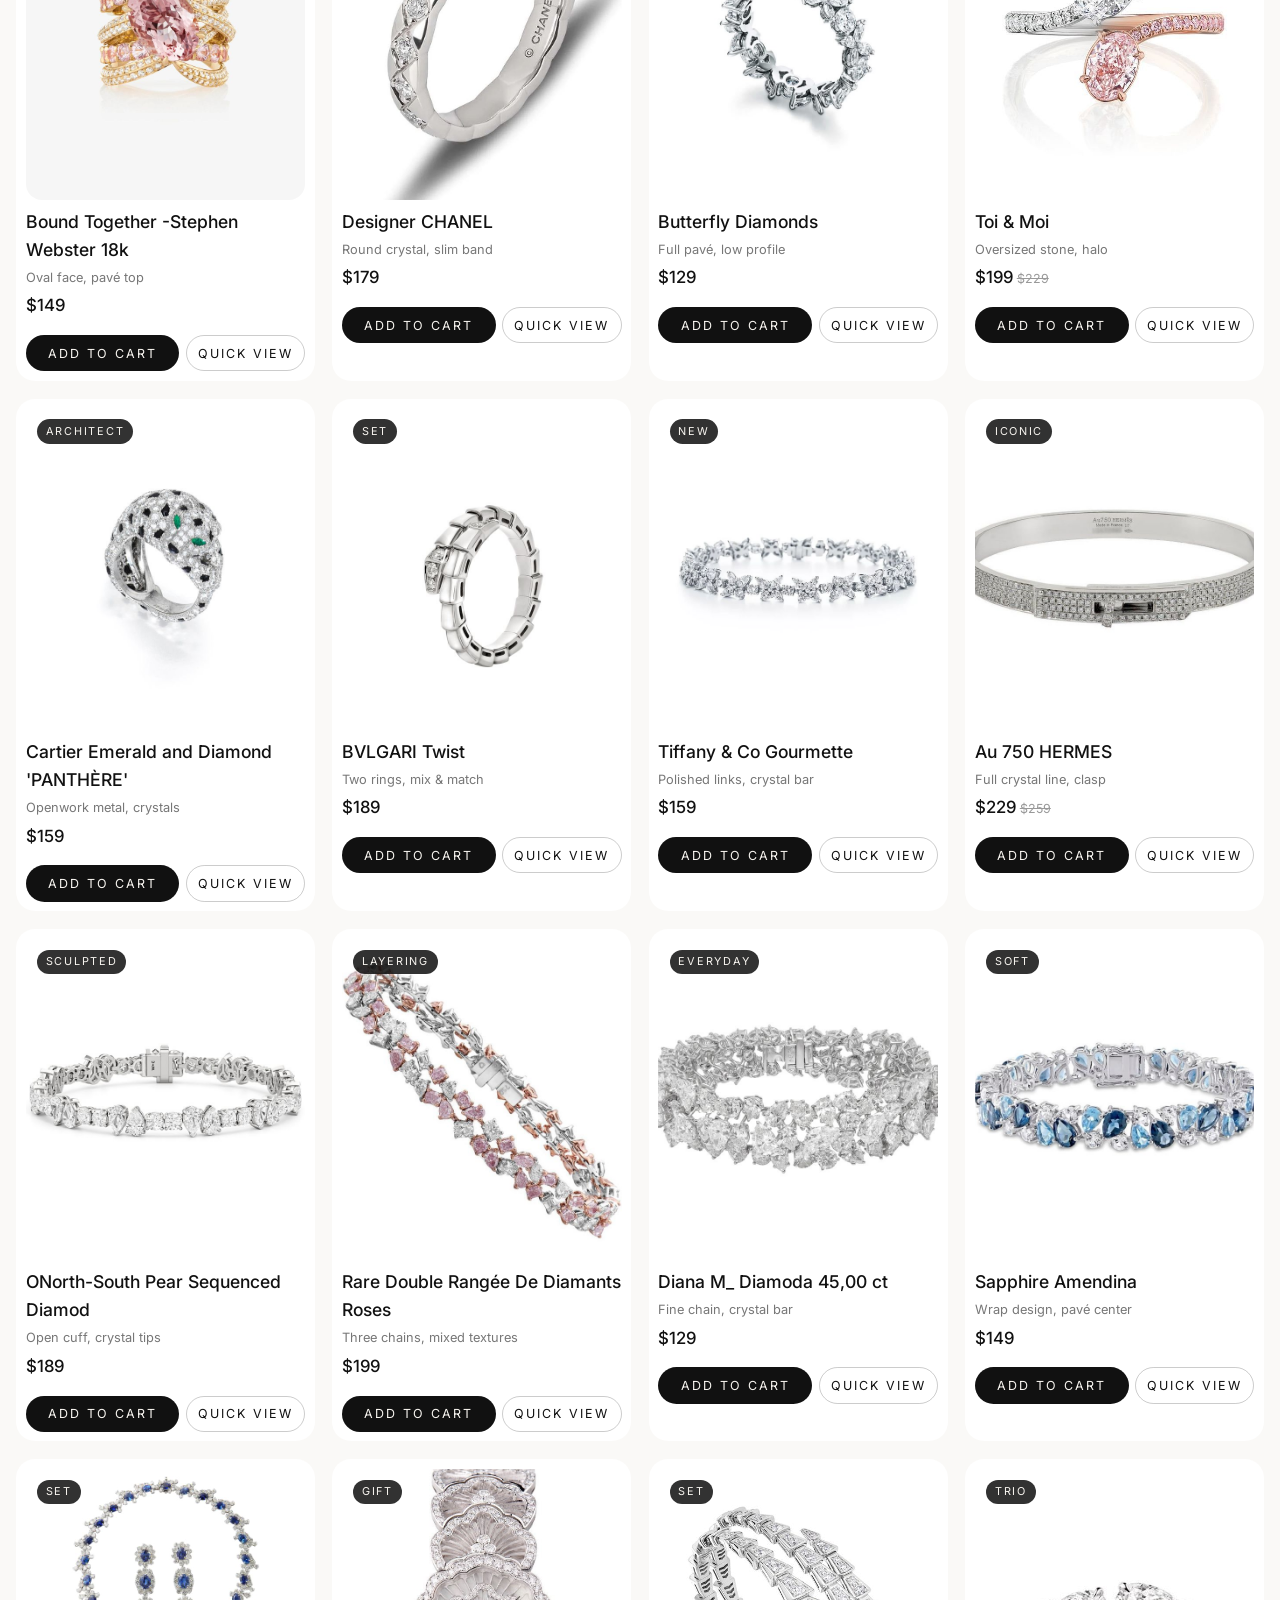
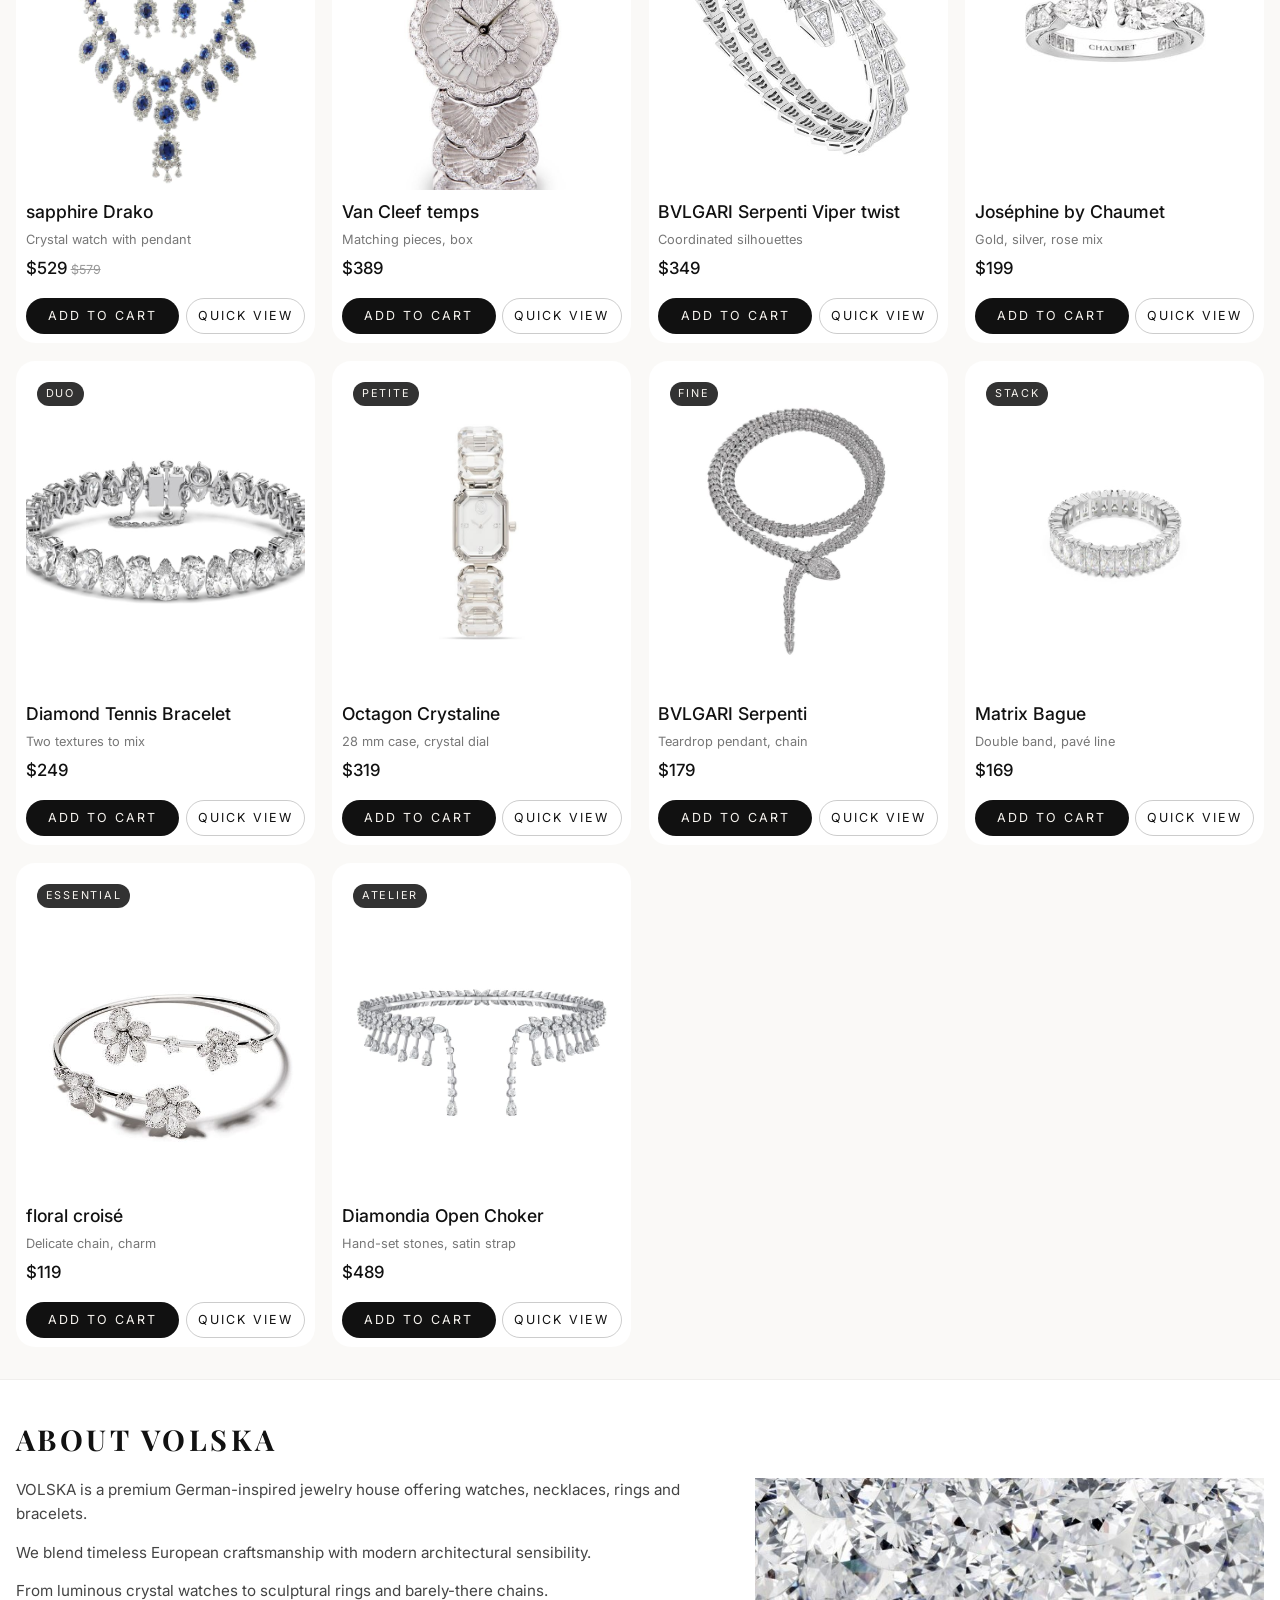
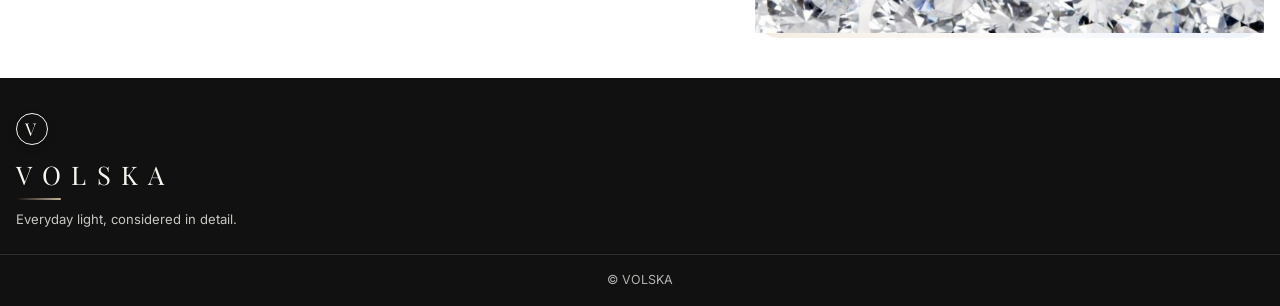
==== commit ea9a0485: "Add files via upload" ====
--- a/my final project/index.html
+++ b/my final project/index.html
@@ -216,18 +216,6 @@
               </button>
             </div>
           </article>
-
-          <article class="featured-card">
-            <div class="featured-media">
-              <img src="images/télécharger (43).jpg" />
-            </div>
-          </article>
-
-          <article class="featured-card">
-            <div class="featured-media">
-              <img src="images/télécharger (45).jpg" />
-            </div>
-          </article>
         </div>
       </section>
 
@@ -280,7 +268,7 @@
           </div>
 
           <div class="about-media">
-            <img src="images/télécharger (44).jpg" />
+            <img src="images/télécharger (46).jpg" />
           </div>
         </div>
       </section>
--- a/my final project/css/styles.css
+++ b/my final project/css/styles.css
@@ -20,7 +20,7 @@
     sans-serif;
   color: #111;
   background-color: #ffffff;
-  line-height: 1.5;
+  line-height: 1.6;
 }
 
 img {
@@ -49,7 +49,7 @@
   background: linear-gradient(90deg, #111 0%, #222 40%, #111 100%);
   color: #f8f5f0;
   gap: 0.75rem;
-  font-size: 0.78rem;
+  font-size: 0.85rem;
   letter-spacing: 0.12em;
   text-transform: uppercase;
 }
@@ -89,16 +89,20 @@
   position: sticky;
   top: 2.1rem;
   z-index: 40;
-  background: rgba(255, 255, 255, 0.9);
+  background: linear-gradient(
+    to bottom,
+    rgba(255, 255, 255, 0.98),
+    rgba(255, 255, 255, 0.9)
+  );
   backdrop-filter: blur(16px);
-  border-bottom: 1px solid rgba(0, 0, 0, 0.06);
-  box-shadow: 0 10px 30px rgba(0, 0, 0, 0.06);
+  border-bottom: 1.5px solid rgba(0, 0, 0, 0.06);
+  box-shadow: 0 14px 40px rgba(0, 0, 0, 0.08);
 }
 
 .header-inner {
-  max-width: 1200px;
+  max-width: 1400px;
   margin: 0 auto;
-  padding: 1rem 1.25rem;
+  padding: 1.15rem 1.5rem;
   display: flex;
   align-items: center;
   gap: 0.75rem;
@@ -116,24 +120,35 @@
 }
 
 .brand-mark {
-  width: 1.6rem;
-  height: 1.6rem;
+  width: 2rem;
+  height: 2rem;
   border-radius: 50%;
-  border: 1px solid #111;
+  border: 1.5px solid #111;
+  box-shadow: 0 4px 10px rgba(0, 0, 0, 0.12);
   display: inline-flex;
   align-items: center;
   justify-content: center;
   font-family: "Playfair Display", serif;
-  font-size: 0.9rem;
-  letter-spacing: 0.08em;
+  font-size: 1.1rem;
+  letter-spacing: 0.12em;
 }
 
 .brand-word {
   font-family: "Playfair Display", serif;
-  font-size: 1.2rem;
-  letter-spacing: 0.32em;
+  font-size: 1.6rem;
+  letter-spacing: 0.4em;
   text-transform: uppercase;
   text-shadow: 0 1px 2px rgba(0, 0, 0, 0.08);
+}
+
+.brand-word::after {
+  content: "";
+  display: block;
+  margin-top: 0.15rem;
+  width: 2.8rem;
+  height: 2px;
+  background: linear-gradient(90deg, #111, #c7b39a);
+  border-radius: 999px;
 }
 
 .mobile-menu-toggle {
@@ -160,7 +175,7 @@
 .nav-link {
   border: none;
   background: transparent;
-  font-size: 0.85rem;
+  font-size: 0.9rem;
   text-transform: uppercase;
   letter-spacing: 0.18em;
   padding: 0.35rem 0.65rem;
@@ -274,7 +289,7 @@
 }
 
 .hero-carousel {
-  max-width: 1200px;
+  max-width: 1400px;
   margin: 0 auto;
   padding: 2.5rem 1rem 2.75rem;
   position: relative;
@@ -314,12 +329,12 @@
 .hero h1 {
   font-family: "Playfair Display", serif;
   font-weight: 600;
-  font-size: 2.1rem;
+  font-size: clamp(2.1rem, 3.2vw + 0.5rem, 3rem);
   letter-spacing: 0.02em;
 }
 
 .hero-subtitle {
-  font-size: 0.85rem;
+  font-size: 0.95rem;
   color: #555;
   max-width: 32rem;
 }
@@ -444,20 +459,20 @@
 
 /* Featured */
 .section-header {
-  max-width: 1200px;
+  max-width: 1400px;
   margin: 0 auto;
   padding: 2.2rem 1rem 1rem;
 }
 
 .section-header h2 {
   font-family: "Playfair Display", serif;
-  font-size: 1.6rem;
+  font-size: 1.8rem;
   letter-spacing: 0.12em;
   text-transform: uppercase;
 }
 
 .section-header p {
-  font-size: 0.9rem;
+  font-size: 0.95rem;
   color: #555;
   margin-top: 0.45rem;
 }
@@ -467,12 +482,12 @@
 }
 
 .featured-grid {
-  max-width: 1200px;
+  max-width: 1400px;
   margin: 0 auto;
   padding: 0 1rem 2rem;
   display: grid;
-  grid-template-columns: minmax(0, 1fr);
-  gap: 1.4rem;
+  grid-template-columns: repeat(2, minmax(0, 1fr));
+  gap: 1.2rem;
 }
 
 .featured-card {
@@ -510,11 +525,11 @@
 
 .featured-copy h3 {
   font-family: "Playfair Display", serif;
-  font-size: 1.2rem;
+  font-size: 1.3rem;
 }
 
 .featured-copy p {
-  font-size: 0.85rem;
+  font-size: 0.9rem;
   color: #555;
 }
 
@@ -556,7 +571,7 @@
 }
 
 .catalog-header {
-  max-width: 1200px;
+  max-width: 1400px;
   margin: 0 auto;
   padding: 2.1rem 1rem 1.4rem;
   display: flex;
@@ -692,18 +707,18 @@
 
 /* Products grid */
 .products-grid {
-  max-width: 1200px;
+  max-width: 1400px;
   margin: 0 auto;
   padding: 0 1rem 2rem;
   display: grid;
   grid-template-columns: repeat(2, minmax(0, 1fr));
-  gap: 1rem;
+  gap: 1.1rem;
 }
 
 .product-card {
   background: #ffffff;
   border-radius: 1.2rem;
-  padding: 0.7rem;
+  padding: 0.6rem;
   display: flex;
   flex-direction: column;
   gap: 0.5rem;
@@ -723,7 +738,7 @@
 .product-media {
   position: relative;
   border-radius: 1rem;
-  padding-top: 120%;
+  padding-top: 115%;
   overflow: hidden;
   background:
     radial-gradient(circle at 0% 0%, #f4ede4, transparent 60%),
@@ -773,12 +788,12 @@
 }
 
 .product-name {
-  font-size: 1rem;
+  font-size: 1.1rem;
   font-weight: 500;
 }
 
 .product-meta {
-  font-size: 0.76rem;
+  font-size: 0.8rem;
   color: #777;
 }
 
@@ -789,7 +804,7 @@
 }
 
 .product-price {
-  font-size: 0.95rem;
+  font-size: 1.05rem;
   font-weight: 500;
 }
 
@@ -881,7 +896,7 @@
 }
 
 .about-layout {
-  max-width: 1200px;
+  max-width: 1400px;
   margin: 0 auto;
   padding: 0 1rem 2.5rem;
   display: grid;
@@ -890,7 +905,7 @@
 }
 
 .about-copy {
-  font-size: 0.88rem;
+  font-size: 0.95rem;
   color: #444;
   display: flex;
   flex-direction: column;
@@ -912,7 +927,7 @@
 }
 
 .footer-top {
-  max-width: 1200px;
+  max-width: 1400px;
   margin: 0 auto;
   padding: 2.2rem 1rem 1.5rem;
   display: grid;
@@ -1176,56 +1191,10 @@
   }
 
   .hero h1 {
-    font-size: 2.3rem;
+    font-size: 2.6rem;
   }
 
   .products-grid {
     grid-template-columns: repeat(4, minmax(0, 1fr));
   }
 }
-.hero-visual-1 {
-  background-image: url("../images/hero1.jpg");
-}
-
-.hero-visual-2 {
-  background-image: url("../images/hero2.jpg");
-}
-
-.hero-visual-3 {
-  background-image: url("../images/hero3.jpg");
-}
-
-.hero-visual {
-  background-size: cover;
-  background-position: center;
-  border-radius: 20px;
-  min-height: 400px;
-}
-
-.hero-visual-1 {
-  background-image: url("../images/hero1.jpg");
-}
-
-.hero-visual-2 {
-  background-image: url("../images/hero2.jpg");
-}
-
-.hero-visual-3 {
-  background-image: url("../images/hero3.jpg");
-}
-.hero-visual img {
-  width: 100%;
-  height: auto;
-  border-radius: 20px;
-}
-/* FIX: make the 4 hero images a 2x2 grid */
-.hero-visuals {
-  display: grid;
-  grid-template-columns: 1fr 1fr;
-  grid-template-rows: 1fr 1fr;
-  gap: 1rem;
-}
-
-.hero-visual {
-  min-height: 180px;
-}
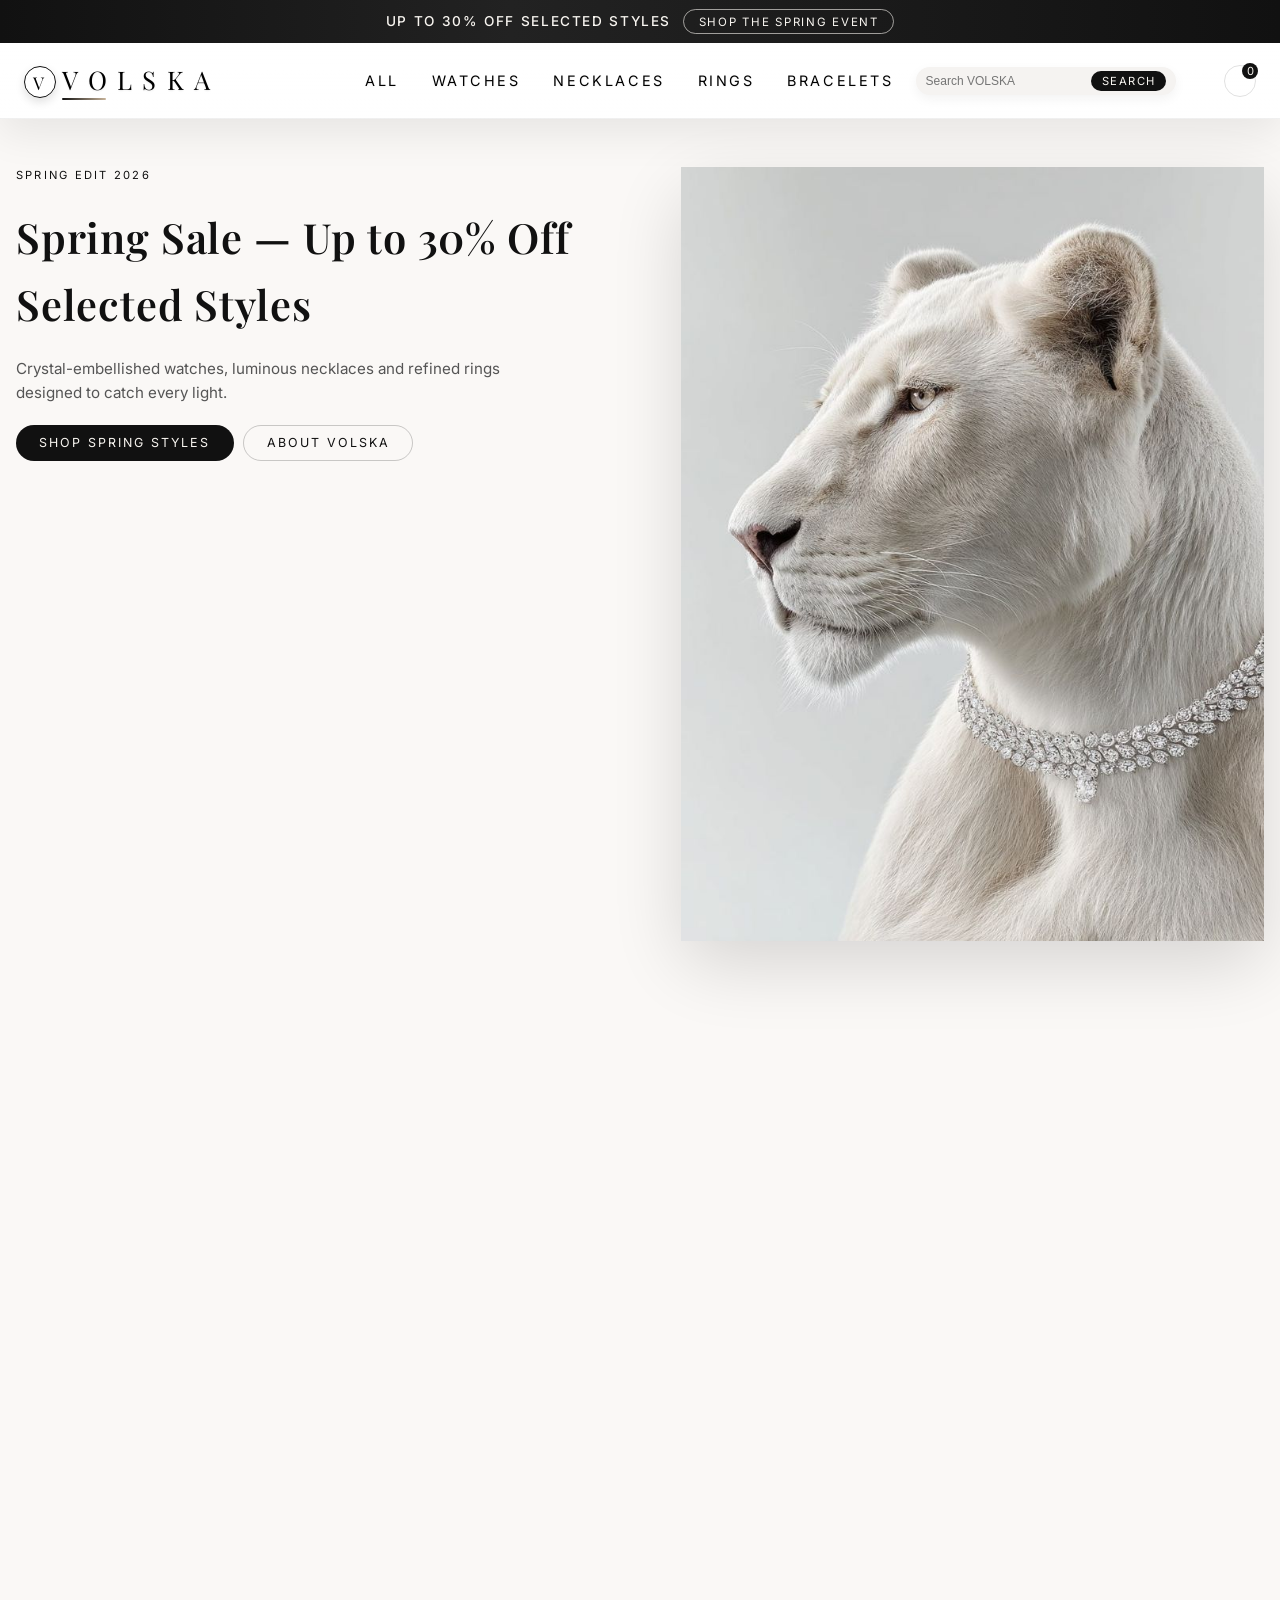
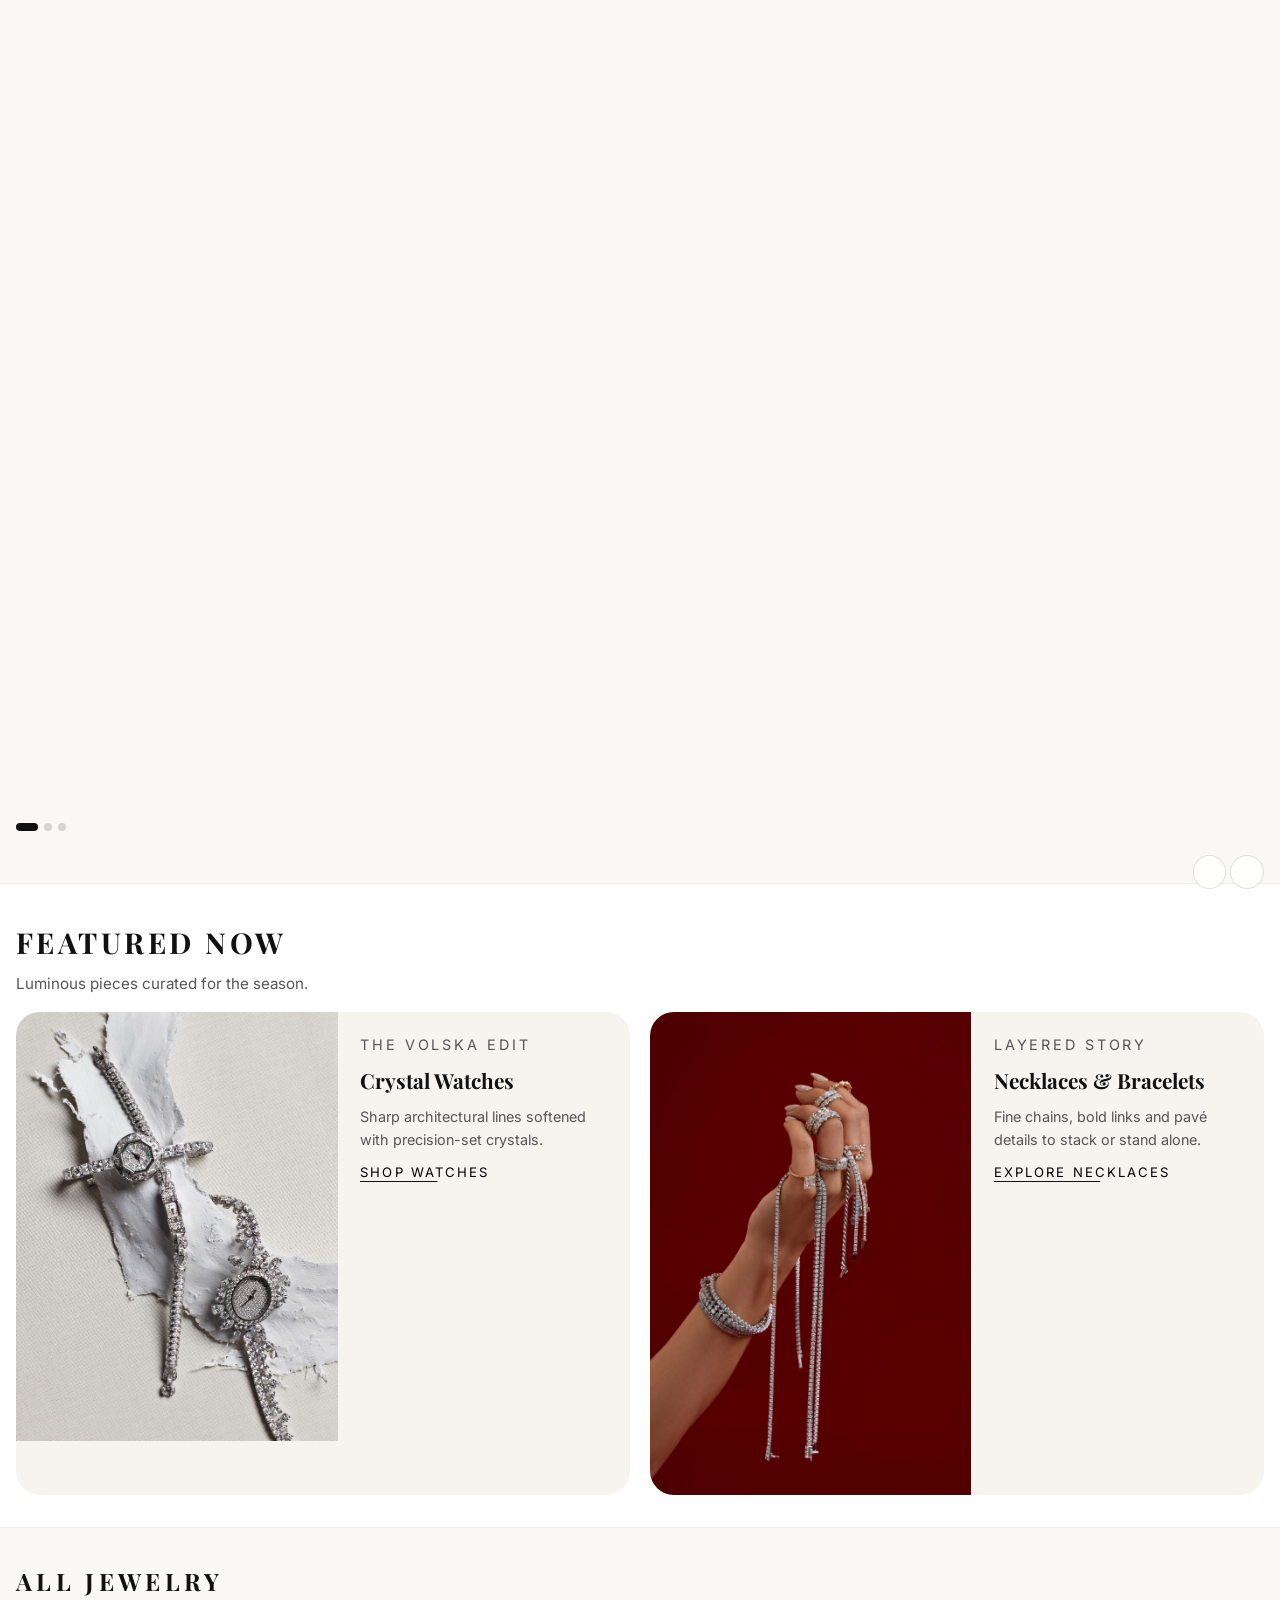
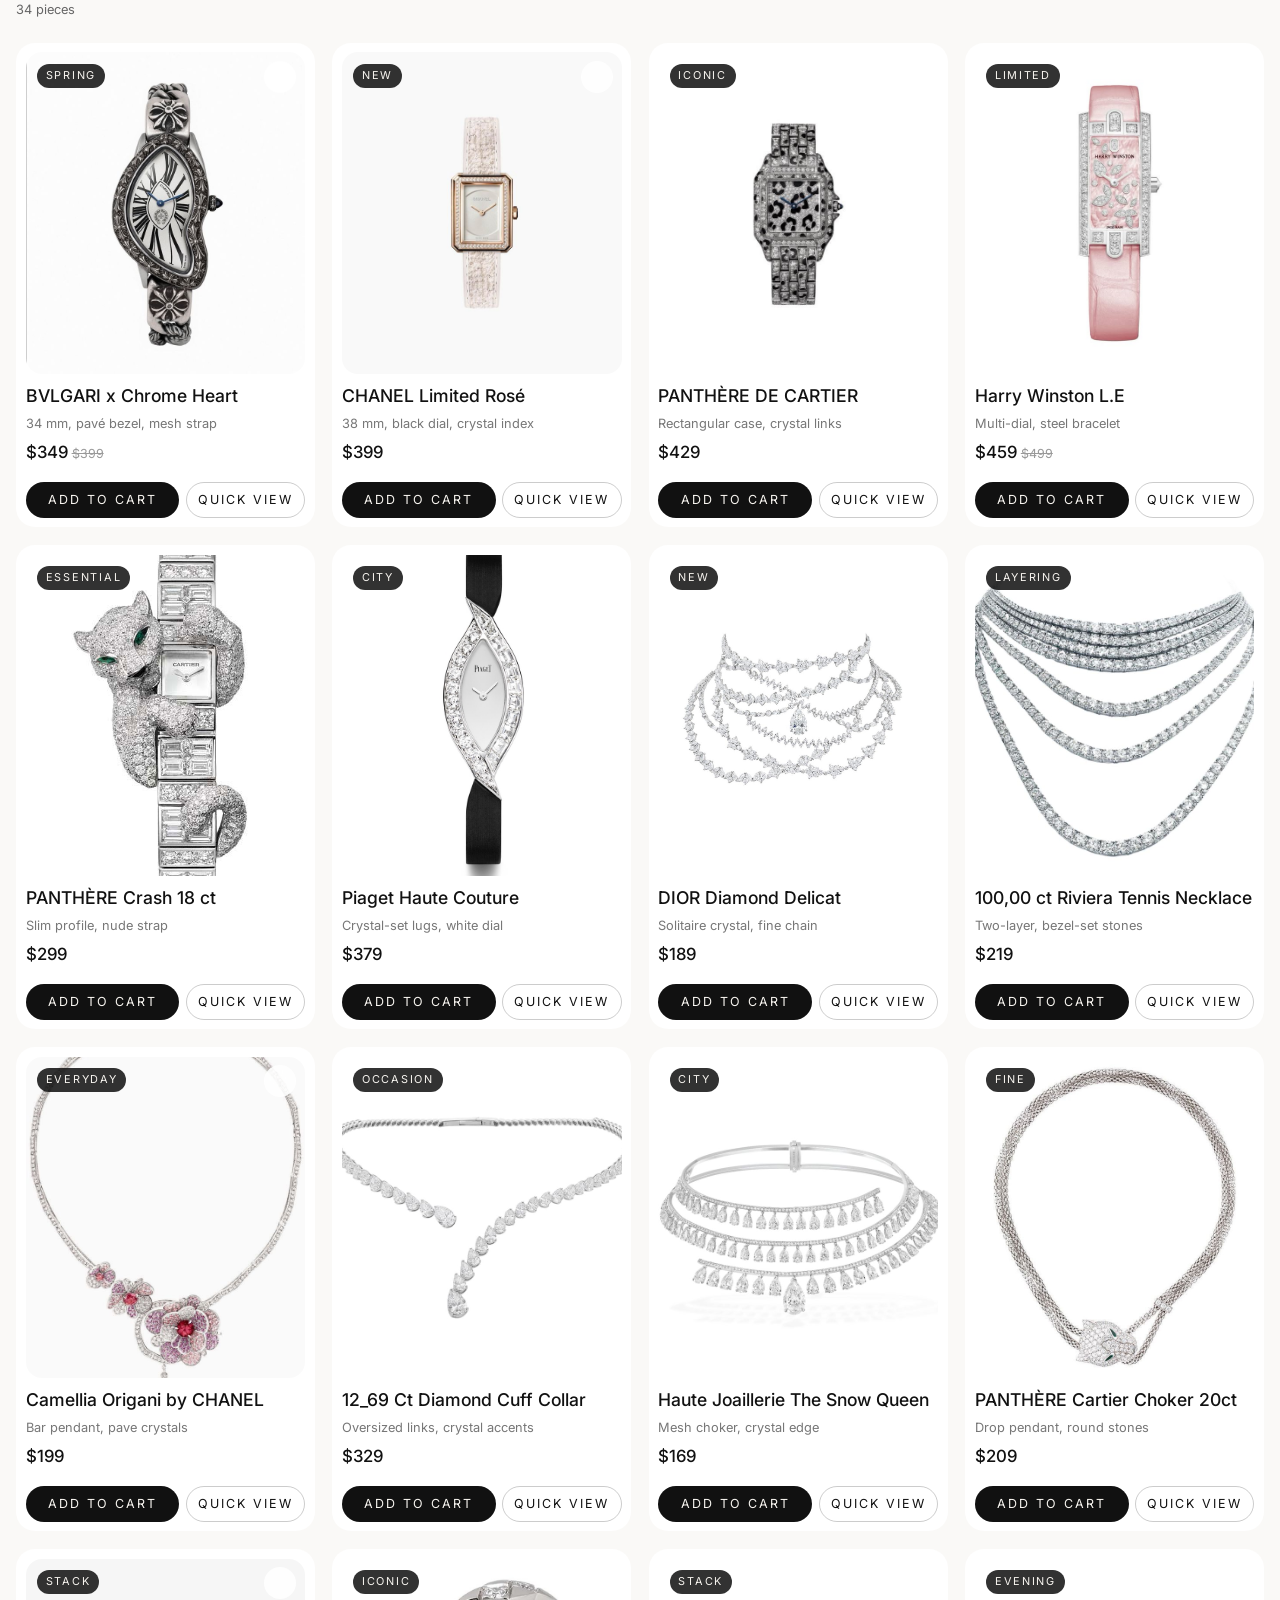
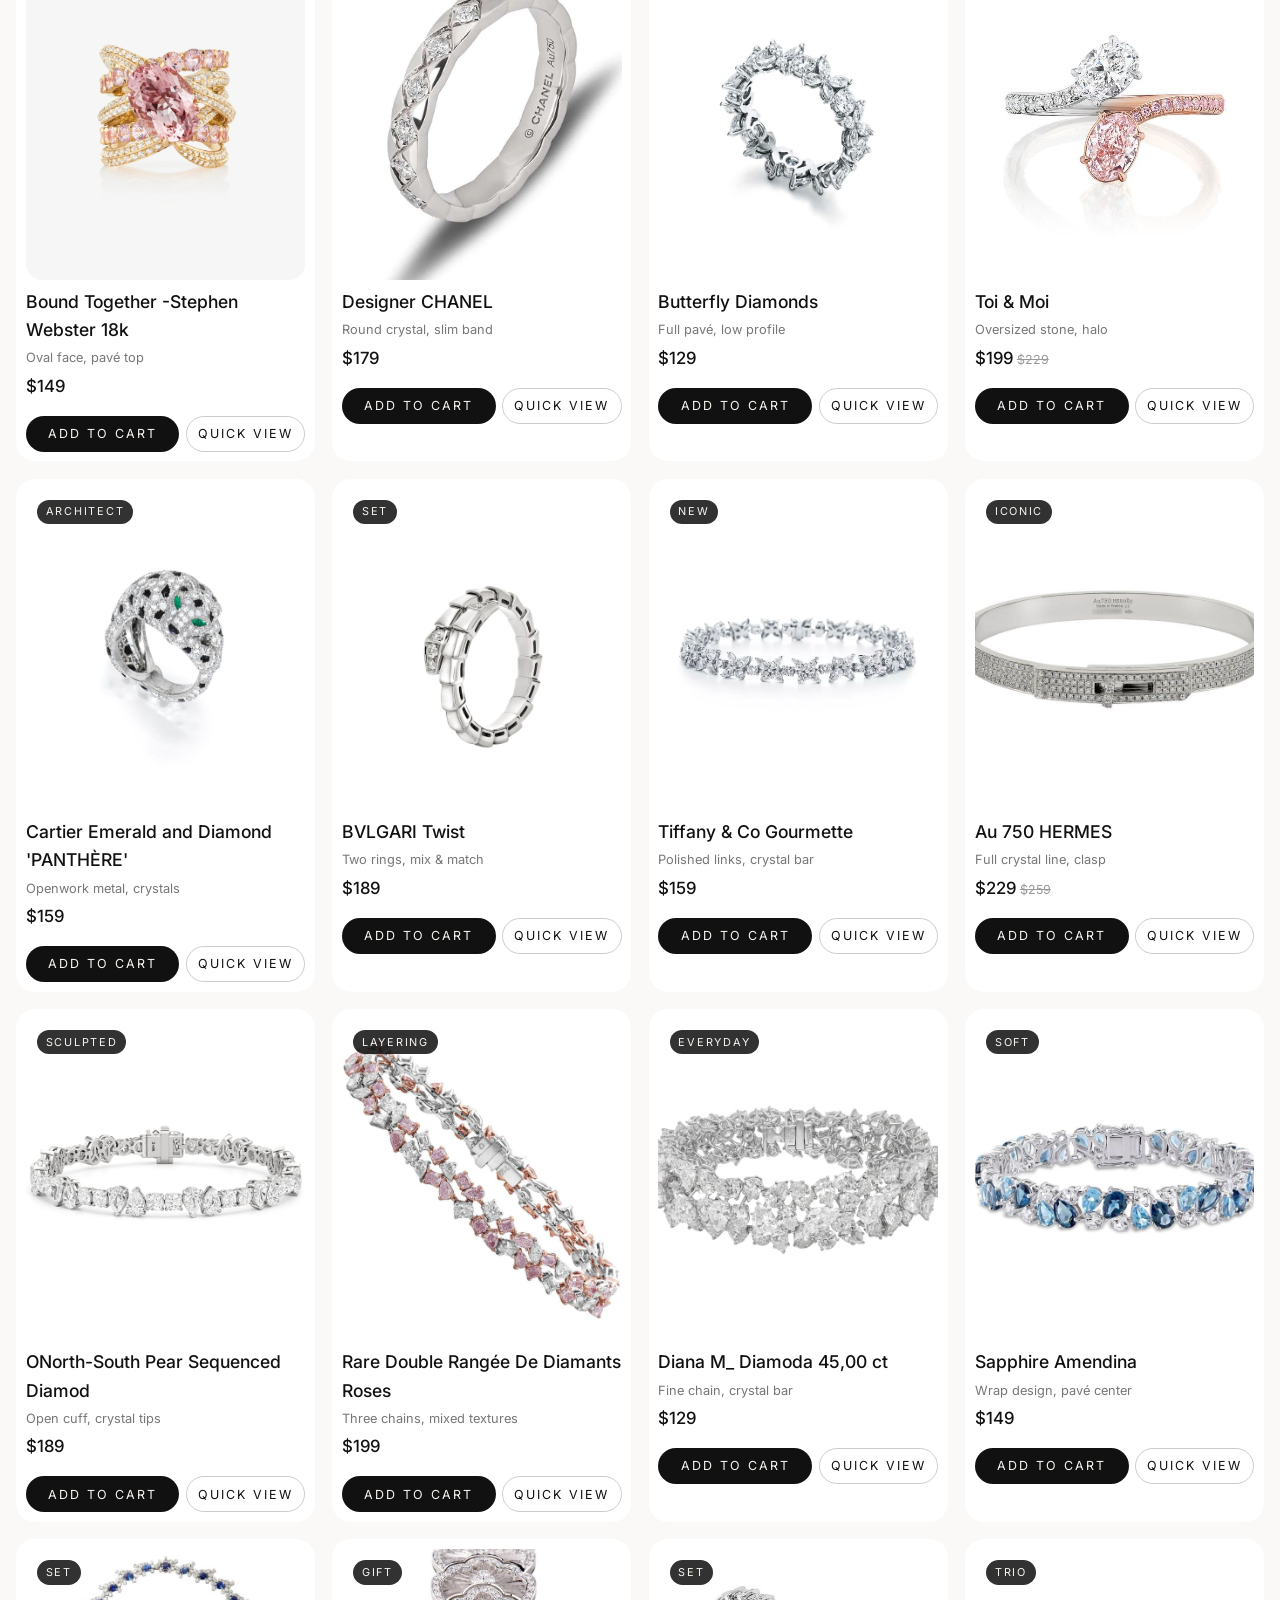
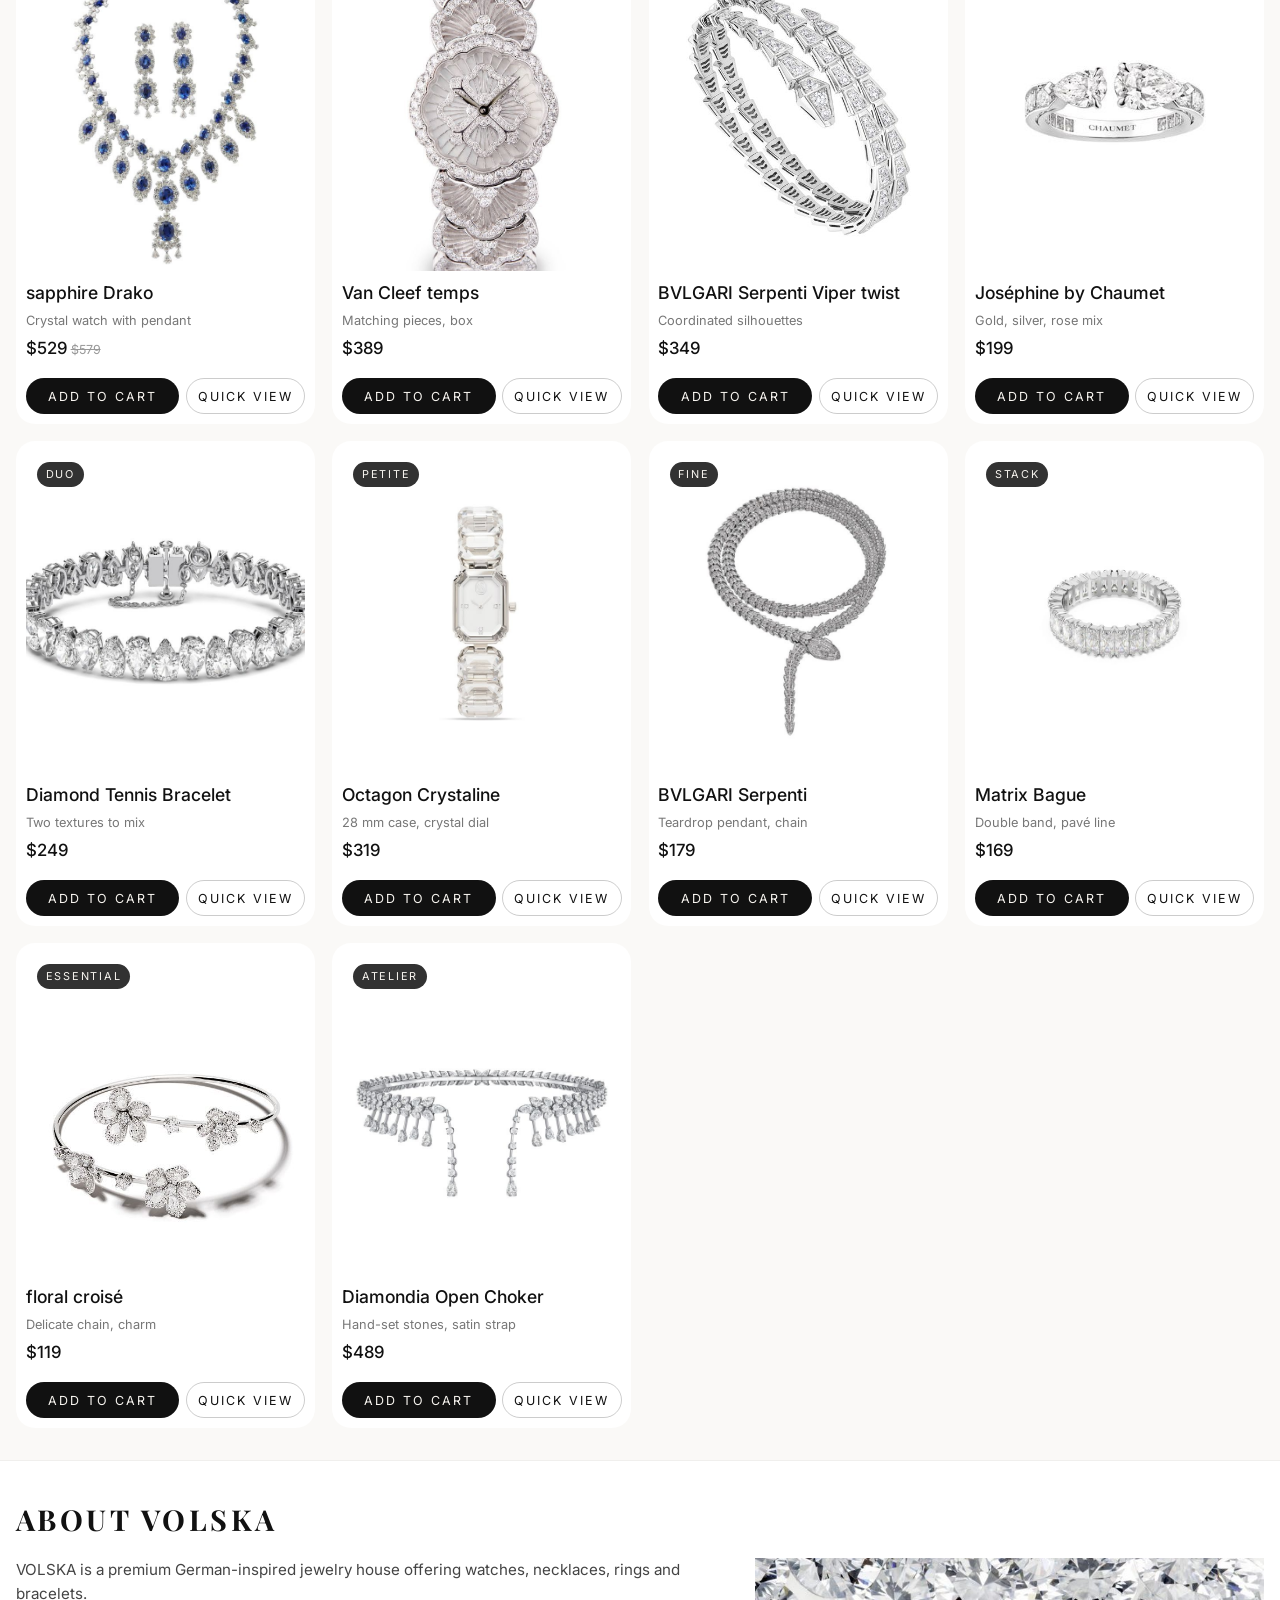
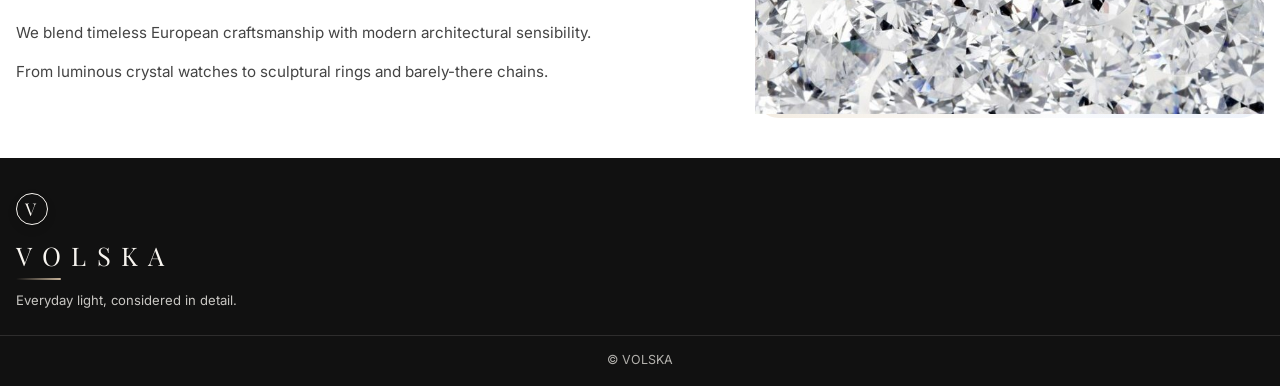
==== commit 2a73638f: "Add files via upload" ====
--- a/my final project/index.html
+++ b/my final project/index.html
@@ -178,7 +178,7 @@
         <div class="featured-grid">
           <article class="featured-card">
             <div class="featured-media">
-              <img src="images/cat neck.jpg" />
+              <img src="images/Up to the Minute.jpg" alt="img" />
             </div>
 
             <div class="featured-copy">
@@ -198,7 +198,7 @@
 
           <article class="featured-card">
             <div class="featured-media">
-              <img src="images/pick diamond.jpg" />
+              <img src="images/Armour in Diamonds.jpg" />
             </div>
 
             <div class="featured-copy">
